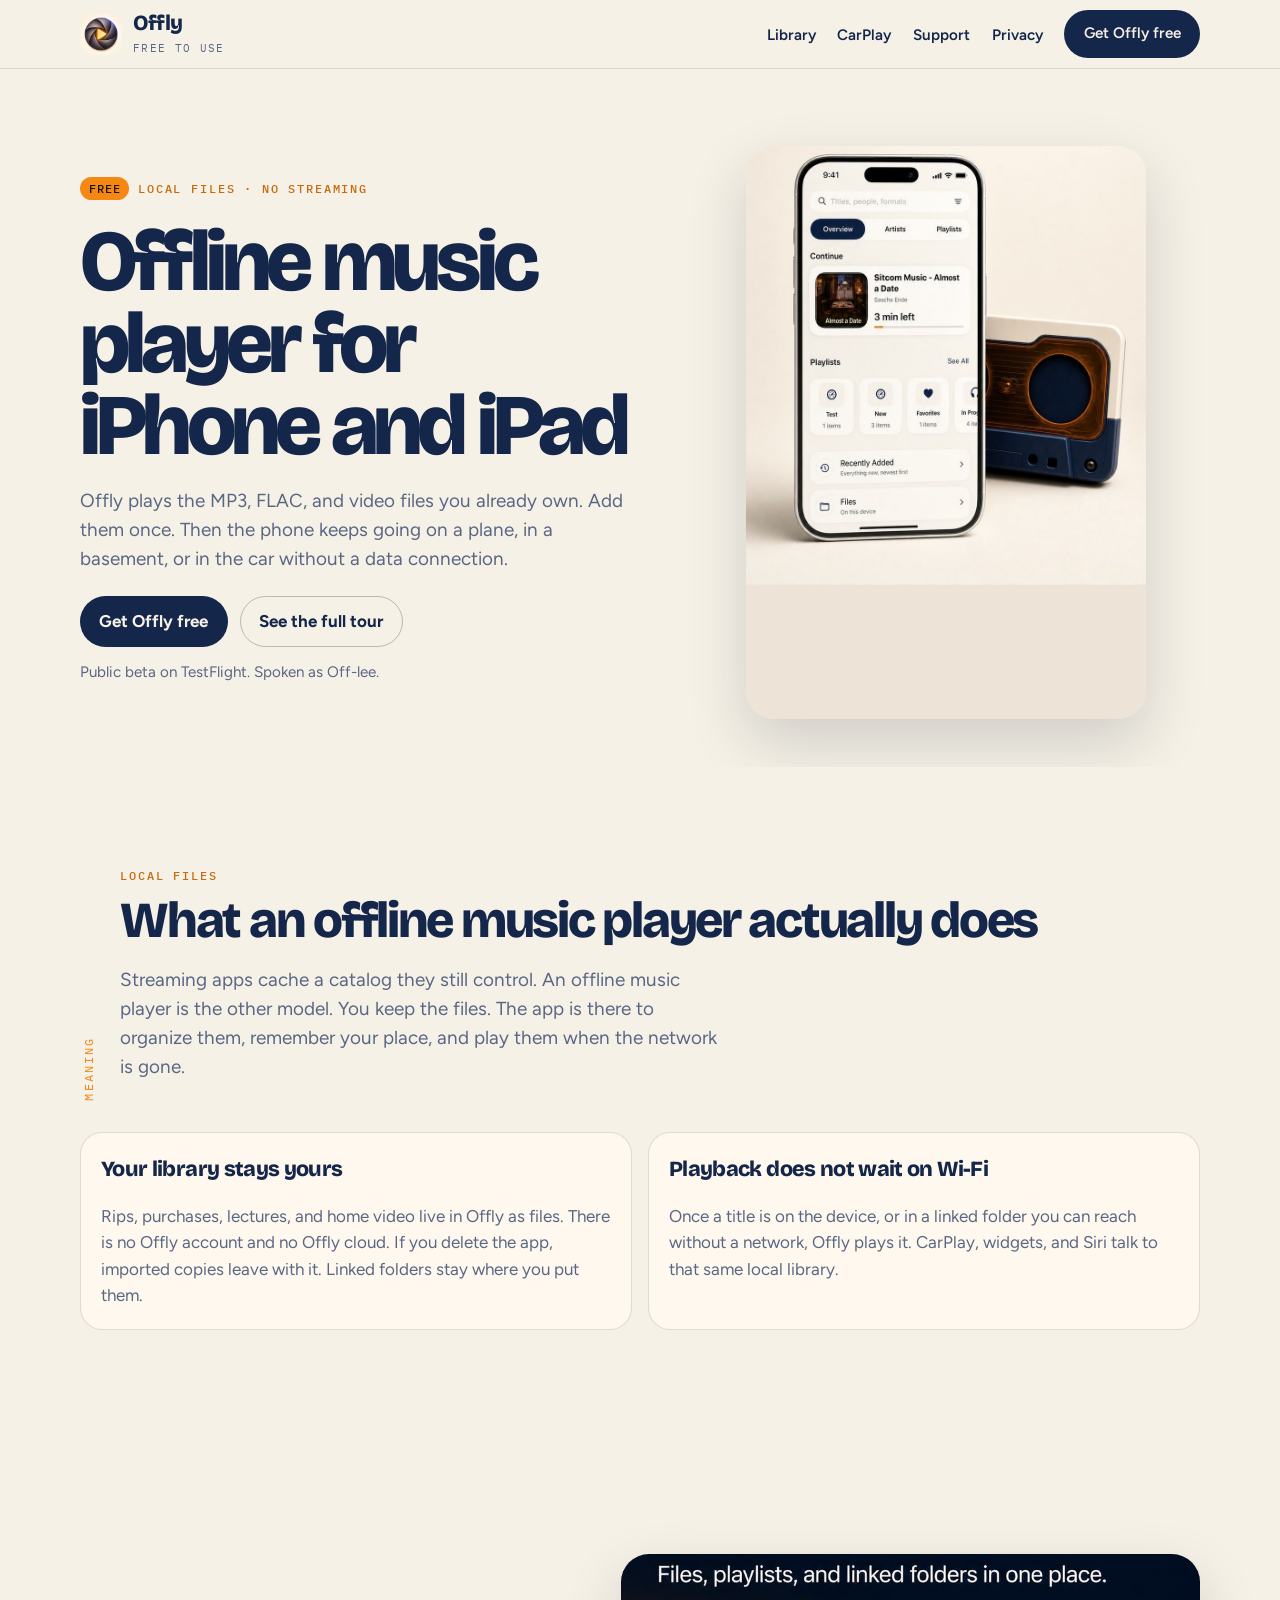
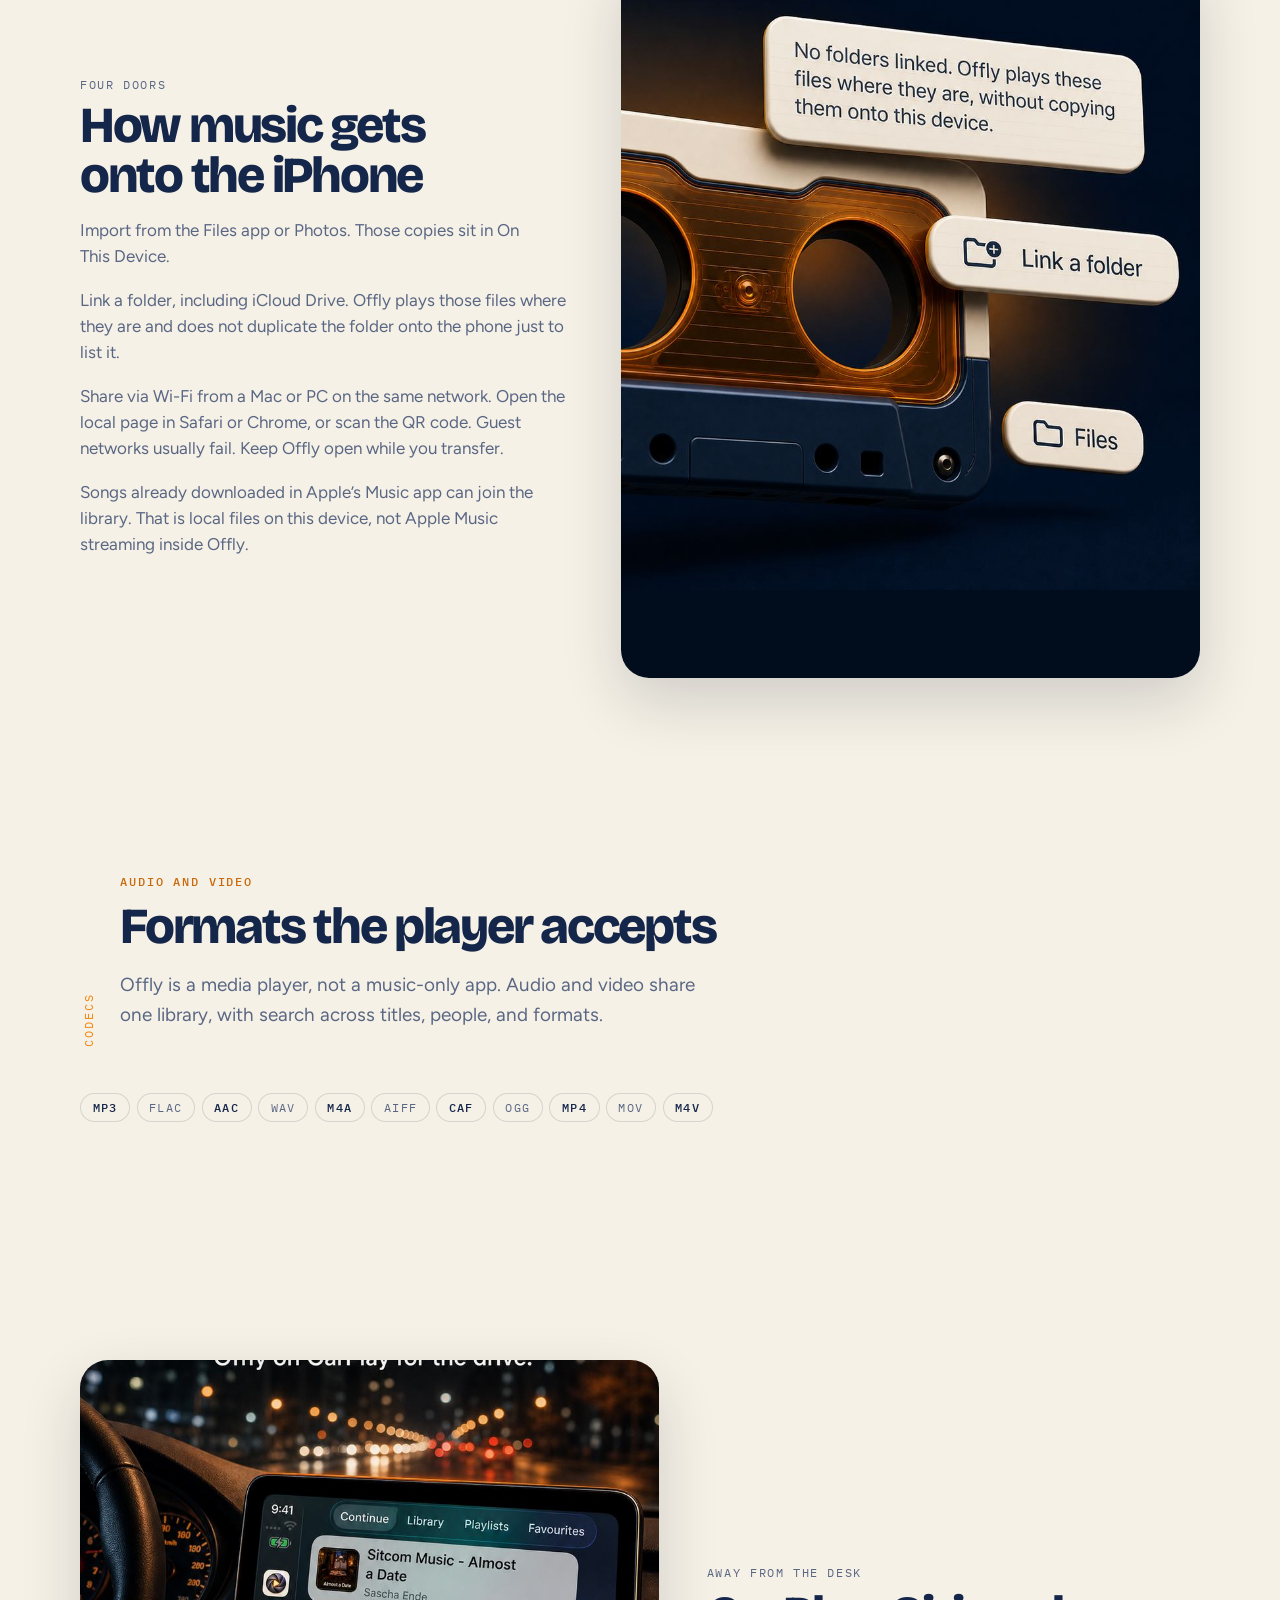
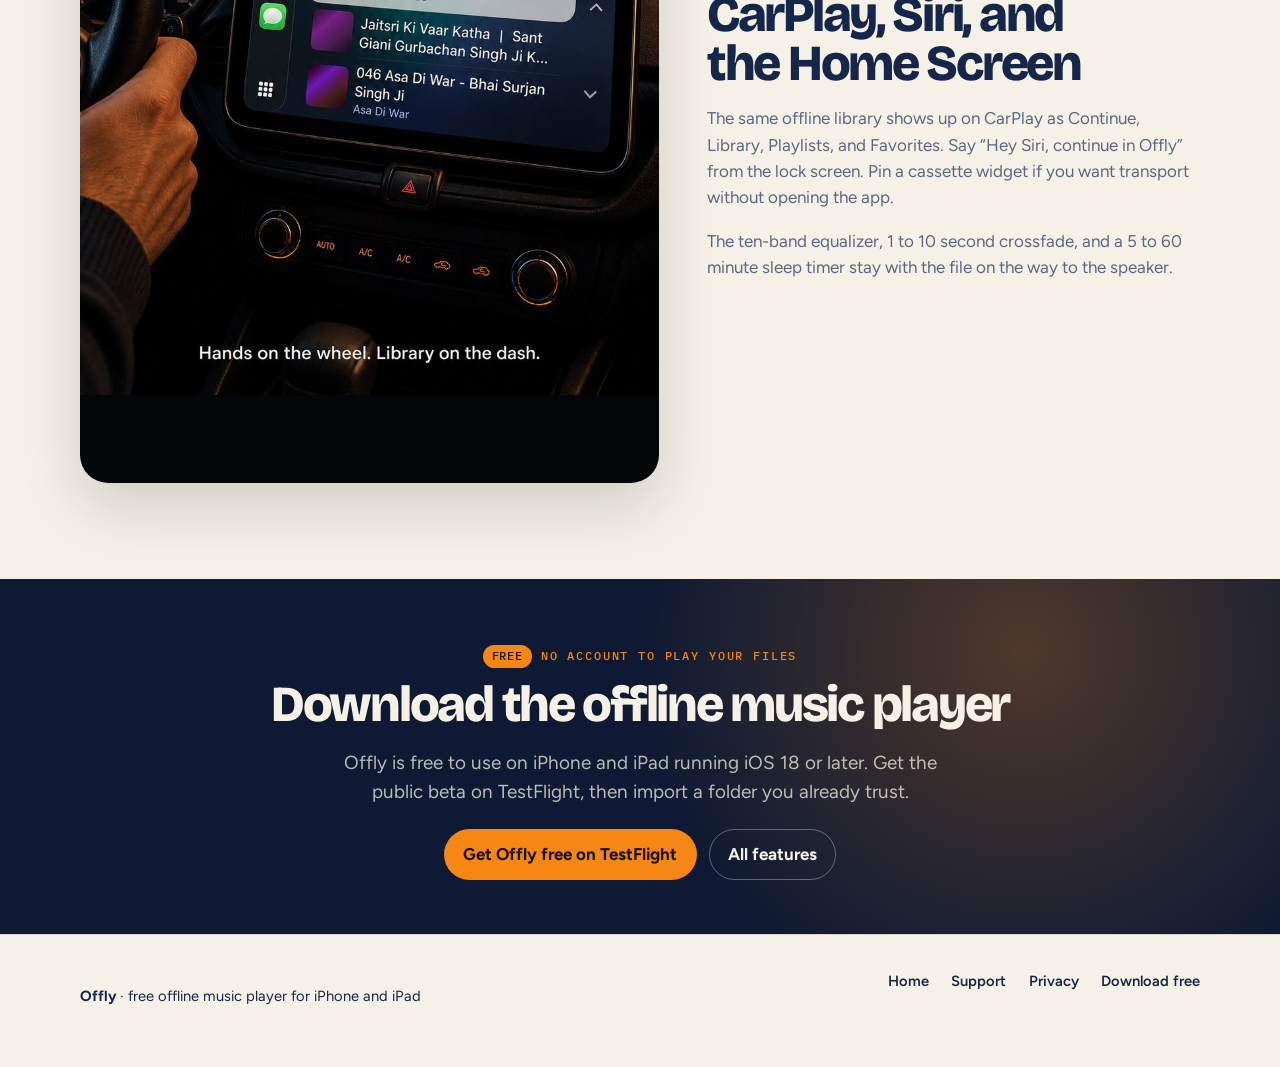
==== offline-music-player.html @ bf1a1df5 "initial commit" ====
<!DOCTYPE html>
<html lang="en">
<head>
  <meta charset="utf-8">
  <meta name="viewport" content="width=device-width, initial-scale=1, viewport-fit=cover">
  <title>Offline Music Player for iPhone and iPad | Offly</title>
  <meta name="description" content="Offly is a free offline music player for iPhone and iPad. Play MP3 and FLAC without internet. Import from Files, link a folder, or transfer over Wi-Fi. CarPlay included.">
  <meta name="theme-color" content="#F6F1E6">
  <meta name="color-scheme" content="light">
  <meta name="apple-mobile-web-app-title" content="Offly">
  <link rel="canonical" href="https://karmaacademy.github.io/Offly/offline-music-player.html">
  <link rel="icon" type="image/png" sizes="32x32" href="assets/img/favicon-32.png">
  <link rel="apple-touch-icon" href="assets/img/apple-touch-icon.png">
  <meta property="og:type" content="article">
  <meta property="og:locale" content="en_US">
  <meta property="og:site_name" content="Offly">
  <meta property="og:title" content="Offline Music Player for iPhone and iPad | Offly">
  <meta property="og:description" content="A local file player for MP3, FLAC, and video on iPhone and iPad. Free to use. No streaming account.">
  <meta property="og:url" content="https://karmaacademy.github.io/Offly/offline-music-player.html">
  <meta property="og:image" content="https://karmaacademy.github.io/Offly/assets/img/og.jpg">
  <meta property="og:image:alt" content="Offly cassette player and iPhone library for offline music.">
  <meta name="twitter:card" content="summary_large_image">
  <meta name="twitter:title" content="Offline Music Player for iPhone and iPad | Offly">
  <meta name="twitter:description" content="Play your own MP3 and FLAC files on iPhone and iPad. No internet required.">
  <meta name="twitter:image" content="https://karmaacademy.github.io/Offly/assets/img/og.jpg">
  <link rel="preconnect" href="https://fonts.googleapis.com">
  <link rel="preconnect" href="https://fonts.gstatic.com" crossorigin>
  <link href="https://fonts.googleapis.com/css2?family=Bricolage+Grotesque:opsz,wght@12..96,800&family=Figtree:ital,wght@0,400;0,600;0,700;1,400&family=IBM+Plex+Mono:wght@500&display=swap" rel="stylesheet">
  <link rel="stylesheet" href="assets/css/site.css">
  <script type="application/ld+json">
  {
    "@context": "https://schema.org",
    "@graph": [
      {
        "@type": "WebPage",
        "@id": "https://karmaacademy.github.io/Offly/offline-music-player.html#page",
        "url": "https://karmaacademy.github.io/Offly/offline-music-player.html",
        "name": "Offline Music Player for iPhone and iPad",
        "description": "Offly is a free offline music player for iPhone and iPad. Play MP3, FLAC, and video files you already own, without a streaming account.",
        "isPartOf": { "@id": "https://karmaacademy.github.io/Offly/#website" },
        "about": { "@id": "https://karmaacademy.github.io/Offly/#app" },
        "primaryImageOfPage": {
          "@type": "ImageObject",
          "url": "https://karmaacademy.github.io/Offly/assets/img/shots/iphone-offline-hero.jpg"
        }
      },
      {
        "@type": "BreadcrumbList",
        "itemListElement": [
          {
            "@type": "ListItem",
            "position": 1,
            "name": "Offly",
            "item": "https://karmaacademy.github.io/Offly/"
          },
          {
            "@type": "ListItem",
            "position": 2,
            "name": "Offline music player",
            "item": "https://karmaacademy.github.io/Offly/offline-music-player.html"
          }
        ]
      }
    ]
  }
  </script>
</head>
<body>
  <a class="skip" href="#main">Skip to content</a>
  <header class="site-header">
    <div class="wrap nav">
      <a class="brand" href="index.html">
        <img src="assets/img/icon.png" width="256" height="256" alt="" aria-hidden="true">
        <span>
          <span class="brand-name">Offly</span>
          <span class="brand-meta">Free to use</span>
        </span>
      </a>
      <div class="nav-end">
        <a class="btn btn-primary nav-cta-compact" href="https://testflight.apple.com/join/6B8r9tuU">Get Offly free</a>
        <button class="nav-toggle" type="button" data-nav-toggle aria-expanded="false" aria-controls="site-nav" aria-label="Open menu">
          <span></span>
        </button>
      </div>
      <ul id="site-nav" class="nav-links" data-nav-links>
        <li><a href="index.html#library">Library</a></li>
        <li><a href="index.html#everywhere">CarPlay</a></li>
        <li><a href="support.html">Support</a></li>
        <li><a href="privacy.html">Privacy</a></li>
        <li><a class="btn btn-primary" href="https://testflight.apple.com/join/6B8r9tuU">Get Offly free</a></li>
      </ul>
    </div>
  </header>

  <main id="main">
    <section class="hero">
      <div class="wrap hero-grid">
        <div>
          <p class="eyebrow"><span class="pill">Free</span> Local files · No streaming</p>
          <h1>Offline music player for iPhone and iPad</h1>
          <p class="lede">Offly plays the MP3, FLAC, and video files you already own. Add them once. Then the phone keeps going on a plane, in a basement, or in the car without a data connection.</p>
          <div class="hero-actions">
            <a class="btn btn-primary" href="https://testflight.apple.com/join/6B8r9tuU">Get Offly free</a>
            <a class="btn btn-ghost" href="index.html">See the full tour</a>
          </div>
          <p class="hero-note">Public beta on TestFlight. Spoken as Off-lee.</p>
        </div>
        <div class="hero-stage">
          <img class="hero-shot" src="assets/img/shots/iphone-offline-hero.jpg" width="880" height="1262" alt="Offly offline music player on iPhone, showing a local library of albums, lectures, and films." fetchpriority="high">
        </div>
      </div>
    </section>

    <section class="section" aria-labelledby="what-title">
      <div class="wrap">
        <div class="section-head">
          <span class="side-mark">Meaning</span>
          <div>
            <p class="eyebrow">Local files</p>
            <h2 id="what-title">What an offline music player actually does</h2>
            <p class="lede">Streaming apps cache a catalog they still control. An offline music player is the other model. You keep the files. The app is there to organize them, remember your place, and play them when the network is gone.</p>
          </div>
        </div>
        <div class="grid-2">
          <article class="card">
            <h3>Your library stays yours</h3>
            <p>Rips, purchases, lectures, and home video live in Offly as files. There is no Offly account and no Offly cloud. If you delete the app, imported copies leave with it. Linked folders stay where you put them.</p>
          </article>
          <article class="card">
            <h3>Playback does not wait on Wi-Fi</h3>
            <p>Once a title is on the device, or in a linked folder you can reach without a network, Offly plays it. CarPlay, widgets, and Siri talk to that same local library.</p>
          </article>
        </div>
      </div>
    </section>

    <section class="section" aria-labelledby="add-title">
      <div class="wrap">
        <article class="feature" id="add">
          <div class="feature-copy">
            <p class="kicker">Four doors</p>
            <h2 id="add-title">How music gets onto the iPhone</h2>
            <p>Import from the Files app or Photos. Those copies sit in On This Device.</p>
            <p>Link a folder, including iCloud Drive. Offly plays those files where they are and does not duplicate the folder onto the phone just to list it.</p>
            <p>Share via Wi-Fi from a Mac or PC on the same network. Open the local page in Safari or Chrome, or scan the QR code. Guest networks usually fail. Keep Offly open while you transfer.</p>
            <p>Songs already downloaded in Apple’s Music app can join the library. That is local files on this device, not Apple Music streaming inside Offly.</p>
          </div>
          <figure class="shot shot-crop">
            <img src="assets/img/shots/iphone-library.jpg" width="880" height="1912" alt="Offly library with Files on this device and linked folders as separate rooms." loading="lazy">
          </figure>
        </article>
      </div>
    </section>

    <section class="section" aria-labelledby="formats-title">
      <div class="wrap">
        <div class="section-head">
          <span class="side-mark">Codecs</span>
          <div>
            <p class="eyebrow">Audio and video</p>
            <h2 id="formats-title">Formats the player accepts</h2>
            <p class="lede">Offly is a media player, not a music-only app. Audio and video share one library, with search across titles, people, and formats.</p>
          </div>
        </div>
        <ul class="formats-list formats-list-page">
          <li>MP3</li>
          <li>FLAC</li>
          <li>AAC</li>
          <li>WAV</li>
          <li>M4A</li>
          <li>AIFF</li>
          <li>CAF</li>
          <li>OGG</li>
          <li>MP4</li>
          <li>MOV</li>
          <li>M4V</li>
        </ul>
      </div>
    </section>

    <section class="section" aria-labelledby="car-title">
      <div class="wrap">
        <article class="feature feature-flip">
          <div class="feature-copy">
            <p class="kicker">Away from the desk</p>
            <h2 id="car-title">CarPlay, Siri, and the Home Screen</h2>
            <p>The same offline library shows up on CarPlay as Continue, Library, Playlists, and Favorites. Say “Hey Siri, continue in Offly” from the lock screen. Pin a cassette widget if you want transport without opening the app.</p>
            <p>The ten-band equalizer, 1 to 10 second crossfade, and a 5 to 60 minute sleep timer stay with the file on the way to the speaker.</p>
          </div>
          <figure class="shot shot-crop">
            <img src="assets/img/shots/iphone-carplay.jpg" width="880" height="1912" alt="Offly on CarPlay, playing a local library in the car." loading="lazy">
          </figure>
        </article>
      </div>
    </section>

    <section class="cta-band">
      <div class="wrap">
        <p class="eyebrow"><span class="pill">Free</span> No account to play your files</p>
        <h2>Download the offline music player</h2>
        <p class="lede">Offly is free to use on iPhone and iPad running iOS 18 or later. Get the public beta on TestFlight, then import a folder you already trust.</p>
        <div class="hero-actions">
          <a class="btn btn-amber" href="https://testflight.apple.com/join/6B8r9tuU">Get Offly free on TestFlight</a>
          <a class="btn btn-ghost btn-on-dark" href="index.html">All features</a>
        </div>
      </div>
    </section>
  </main>

  <footer class="site-footer">
    <div class="wrap footer-grid">
      <p><strong translate="no">Offly</strong> · free offline music player for iPhone and iPad</p>
      <nav class="footer-links" aria-label="Footer">
        <a href="index.html">Home</a>
        <a href="support.html">Support</a>
        <a href="privacy.html">Privacy</a>
        <a href="https://testflight.apple.com/join/6B8r9tuU">Download free</a>
      </nav>
    </div>
  </footer>
  <script src="assets/js/site.js"></script>
</body>
</html>
---- assets/css/site.css ----
:root {
  --ivory: #f6f1e6;
  --wash: #fff8ee;
  --ink: #14264a;
  --mute: #5a6784;
  --amber: #f58714;
  --amber-deep: #c86a0c;
  --navy: #0e1a33;
  --hair: rgba(20, 38, 74, 0.14);
  --hair-strong: rgba(20, 38, 74, 0.28);
  --shadow: 0 24px 60px rgba(14, 26, 51, 0.16);
  --radius: 28px;
  --wrap: 1120px;
  --gutter: clamp(1.1rem, 4vw, 2rem);
  --display: "Bricolage Grotesque", "Avenir Next", "Segoe UI", sans-serif;
  --body: "Figtree", "Avenir Next", "Segoe UI", sans-serif;
  --mono: "IBM Plex Mono", ui-monospace, monospace;
  color-scheme: light;
}

*,
*::before,
*::after {
  box-sizing: border-box;
}

html {
  scroll-behavior: smooth;
}

html:focus-within {
  scroll-behavior: smooth;
}

body {
  margin: 0;
  background: var(--ivory);
  color: var(--ink);
  font-family: var(--body);
  font-size: 1.0625rem;
  line-height: 1.55;
  text-rendering: optimizeLegibility;
  -webkit-font-smoothing: antialiased;
  overflow-x: hidden;
  padding-left: env(safe-area-inset-left);
  padding-right: env(safe-area-inset-right);
  padding-bottom: env(safe-area-inset-bottom);
}

img {
  max-width: 100%;
  height: auto;
}

a {
  color: inherit;
  touch-action: manipulation;
}

button,
summary {
  touch-action: manipulation;
  -webkit-tap-highlight-color: transparent;
}

:focus-visible {
  outline: 3px solid var(--amber);
  outline-offset: 3px;
}

.skip {
  position: absolute;
  left: 0.75rem;
  top: -4rem;
  z-index: 80;
  background: var(--ink);
  color: var(--ivory);
  padding: 0.6rem 0.9rem;
  border-radius: 999px;
  text-decoration: none;
}

.skip:focus {
  top: 0.75rem;
}

.wrap {
  width: min(var(--wrap), calc(100% - var(--gutter) * 2));
  margin-inline: auto;
}

.site-header {
  position: sticky;
  top: 0;
  z-index: 40;
  background: rgba(246, 241, 230, 0.96);
  backdrop-filter: blur(16px);
  border-bottom: 1px solid var(--hair);
  padding-top: env(safe-area-inset-top);
}

.nav {
  position: relative;
  display: flex;
  align-items: center;
  justify-content: space-between;
  gap: 1rem;
  min-height: 4.25rem;
  padding-block: 0.55rem;
}

[id] {
  scroll-margin-top: 5.5rem;
}

.brand {
  display: flex;
  align-items: center;
  gap: 0.7rem;
  text-decoration: none;
  min-width: 0;
}

.brand > span {
  min-width: 0;
}

.brand img {
  width: 42px;
  height: 42px;
  border-radius: 12px;
  background: var(--wash);
}

.brand-name {
  font-family: var(--display);
  font-weight: 800;
  font-size: 1.35rem;
  letter-spacing: -0.04em;
  line-height: 1;
}

.brand-meta {
  display: block;
  margin-top: 0.18rem;
  font-family: var(--mono);
  font-size: 0.68rem;
  letter-spacing: 0.12em;
  text-transform: uppercase;
  color: var(--mute);
}

.nav-end {
  display: flex;
  align-items: center;
  gap: 0.55rem;
}

.nav-cta-compact {
  display: none;
}

.nav-toggle {
  display: none;
  width: 44px;
  height: 44px;
  border: 1px solid var(--hair-strong);
  background: var(--wash);
  border-radius: 12px;
  color: var(--ink);
  cursor: pointer;
  flex-shrink: 0;
}

.nav-toggle span,
.nav-toggle span::before,
.nav-toggle span::after {
  display: block;
  width: 16px;
  height: 2px;
  background: currentColor;
  margin: 0 auto;
  position: relative;
}

.nav-toggle span::before,
.nav-toggle span::after {
  content: "";
  position: absolute;
  left: 0;
}

.nav-toggle span::before { top: -5px; }
.nav-toggle span::after { top: 5px; }

.nav-links {
  display: flex;
  align-items: center;
  gap: 1.35rem;
  list-style: none;
  margin: 0;
  padding: 0;
}

.nav-links a {
  text-decoration: none;
  font-weight: 600;
  font-size: 0.95rem;
}

.nav-links a:hover {
  color: var(--amber-deep);
}

.btn {
  display: inline-flex;
  align-items: center;
  justify-content: center;
  gap: 0.45rem;
  min-height: 48px;
  padding: 0.7rem 1.15rem;
  border-radius: 999px;
  text-decoration: none;
  font-weight: 700;
  border: 1px solid transparent;
  touch-action: manipulation;
  -webkit-tap-highlight-color: transparent;
}

.btn-primary {
  background: var(--ink);
  color: var(--ivory);
}

.btn-primary:hover {
  background: #0b1730;
}

.btn-ghost {
  background: transparent;
  color: var(--ink);
  border-color: var(--hair-strong);
}

.btn-ghost:hover {
  background: var(--wash);
}

.btn-amber {
  background: var(--amber);
  color: #1a1208;
}

.btn-amber:hover {
  background: #ff9a2c;
}

.hero {
  position: relative;
  padding: clamp(2.4rem, 6vw, 4.8rem) 0 3rem;
  overflow: clip;
}

.hero-grid {
  display: grid;
  grid-template-columns: minmax(0, 1.05fr) minmax(0, 0.95fr);
  gap: clamp(1.5rem, 4vw, 3.5rem);
  align-items: center;
}

.eyebrow {
  display: inline-flex;
  align-items: center;
  gap: 0.55rem;
  font-family: var(--mono);
  font-size: 0.72rem;
  letter-spacing: 0.16em;
  text-transform: uppercase;
  color: var(--amber-deep);
  font-weight: 500;
}

.pill {
  display: inline-flex;
  align-items: center;
  background: var(--amber);
  color: #1a1208;
  border-radius: 999px;
  padding: 0.18rem 0.55rem;
  letter-spacing: 0.08em;
}

h1,
.h1 {
  font-family: var(--display);
  font-weight: 800;
  letter-spacing: -0.055em;
  line-height: 0.95;
  text-wrap: balance;
  font-size: clamp(2.7rem, 8vw, 5.4rem);
  margin: 0.55rem 0 0.9rem;
}

.lede {
  font-size: 1.18rem;
  color: var(--mute);
  max-width: 38rem;
  text-wrap: pretty;
}

.hero-actions {
  display: flex;
  flex-wrap: wrap;
  gap: 0.75rem;
  margin-top: 1.4rem;
}

.hero-note {
  margin-top: 0.9rem;
  color: var(--mute);
  font-size: 0.95rem;
}

.hero-stage {
  position: relative;
  min-height: 28rem;
}

.hero-shot {
  width: min(100%, 400px);
  height: auto;
  margin-inline: auto;
  display: block;
  border-radius: 28px;
  box-shadow: var(--shadow);
}

.formats {
  border-block: 1px solid var(--hair);
  background: var(--wash);
}

.formats-list {
  display: flex;
  flex-wrap: wrap;
  justify-content: center;
  gap: 0.45rem 0.4rem;
  list-style: none;
  margin: 0;
  padding: 0.85rem var(--gutter);
  font-family: var(--mono);
  font-size: 0.72rem;
  letter-spacing: 0.12em;
  text-transform: uppercase;
}

.formats-list li {
  padding: 0.28rem 0.72rem;
  border: 1px solid var(--hair);
  border-radius: 999px;
  color: var(--mute);
  background: var(--ivory);
}

.formats-list li:nth-child(odd) {
  color: var(--ink);
  font-weight: 500;
}

.formats-list-page {
  justify-content: flex-start;
  padding-inline: 0;
}

.section {
  padding: clamp(3.2rem, 8vw, 5.5rem) 0;
}

.section-dark {
  background: var(--navy);
  color: var(--ivory);
}

.section-dark .mute,
.section-dark .lede,
.section-dark .eyebrow {
  color: rgba(246, 241, 230, 0.72);
}

.section-head {
  display: grid;
  grid-template-columns: auto 1fr;
  gap: 1rem 1.4rem;
  align-items: end;
  margin-bottom: 2rem;
}

.side-mark {
  font-family: var(--mono);
  font-size: 0.72rem;
  letter-spacing: 0.18em;
  text-transform: uppercase;
  writing-mode: vertical-rl;
  transform: rotate(180deg);
  color: var(--amber);
}

h2,
.h2 {
  font-family: var(--display);
  font-weight: 800;
  letter-spacing: -0.045em;
  line-height: 0.98;
  text-wrap: balance;
  font-size: clamp(1.9rem, 4.4vw, 3.15rem);
  margin: 0;
}

h3,
.h3 {
  font-family: var(--display);
  font-weight: 800;
  letter-spacing: -0.03em;
  font-size: 1.35rem;
  margin: 0 0 0.4rem;
}

.mute { color: var(--mute); }

.tracks {
  display: grid;
  gap: 0.7rem;
}

.track {
  display: grid;
  grid-template-columns: 3.2rem 1fr auto;
  gap: 0.9rem;
  align-items: center;
  padding: 1rem 1.1rem;
  background: var(--wash);
  border: 1px solid var(--hair);
  border-radius: 18px;
  text-decoration: none;
}

.track:hover {
  border-color: var(--ink);
}

.track-id {
  font-family: var(--mono);
  font-size: 0.78rem;
  letter-spacing: 0.08em;
  color: var(--amber-deep);
}

.track p {
  margin: 0.15rem 0 0;
  color: var(--mute);
  font-size: 0.95rem;
}

.feature {
  display: grid;
  grid-template-columns: minmax(0, 0.92fr) minmax(0, 1.08fr);
  gap: clamp(1.4rem, 4vw, 3rem);
  align-items: center;
  margin-top: 3rem;
}

.feature-tight {
  margin-top: 2.5rem;
}

.feature-flip {
  grid-template-columns: minmax(0, 1.08fr) minmax(0, 0.92fr);
}

.feature-flip .feature-copy {
  order: 2;
}

.kicker {
  font-family: var(--mono);
  font-size: 0.72rem;
  letter-spacing: 0.14em;
  text-transform: uppercase;
  color: var(--amber-deep);
  margin-bottom: 0.45rem;
}

.feature p {
  color: var(--mute);
  text-wrap: pretty;
}

.shot {
  margin: 0;
}

.shot img {
  width: 100%;
  border-radius: var(--radius);
  box-shadow: var(--shadow);
  background: var(--wash);
}

.shot-crop img {
  aspect-ratio: 4 / 5;
  object-fit: cover;
  object-position: center 80%;
}

.shot figcaption {
  margin-top: 0.7rem;
  font-size: 0.9rem;
  color: var(--mute);
}

.looks + .shot {
  margin-top: 2rem;
}

.mood {
  border-radius: var(--radius);
  overflow: hidden;
  box-shadow: var(--shadow);
}

.mood img {
  width: 100%;
  display: block;
  aspect-ratio: 16 / 10;
  object-fit: cover;
}

.rail-wrap {
  overflow: auto;
  padding-bottom: 0.6rem;
  scroll-snap-type: x mandatory;
  -webkit-overflow-scrolling: touch;
  overscroll-behavior-x: contain;
}

.rail {
  display: flex;
  gap: 1rem;
  width: max-content;
  padding-inline: var(--gutter);
}

.rail a {
  display: block;
  width: min(240px, 68vw);
  scroll-snap-align: start;
  text-decoration: none;
}

.rail img {
  width: 100%;
  border-radius: 22px;
  box-shadow: var(--shadow);
}

.rail span {
  display: block;
  margin-top: 0.55rem;
  font-weight: 600;
  font-size: 0.92rem;
}

.rail-wide {
  width: min(520px, 86vw);
  border-radius: 18px;
  box-shadow: var(--shadow);
}

.grid-3,
.grid-2 {
  display: grid;
  gap: 1rem;
}

.grid-3 { grid-template-columns: repeat(3, minmax(0, 1fr)); }
.grid-2 { grid-template-columns: repeat(2, minmax(0, 1fr)); }

.card {
  background: var(--wash);
  border: 1px solid var(--hair);
  border-radius: 22px;
  padding: 1.2rem 1.25rem 1.3rem;
}

.section-dark .card {
  background: rgba(246, 241, 230, 0.06);
  border-color: rgba(246, 241, 230, 0.12);
}

.card p:last-child {
  margin-bottom: 0;
  color: var(--mute);
}

.looks {
  display: grid;
  grid-template-columns: repeat(5, minmax(0, 1fr));
  gap: 0.85rem;
}

.look {
  min-width: 0;
  background: #070d18;
  border-radius: 22px;
  padding: 1rem 0.85rem 1.1rem;
  text-align: center;
}

.look img {
  width: 100%;
  aspect-ratio: 16 / 11;
  object-fit: contain;
}

.look h3 {
  color: var(--ivory);
  font-size: 1.02rem;
  margin-top: 0.55rem;
}

.look p {
  margin: 0.25rem 0 0;
  color: rgba(246, 241, 230, 0.7);
  font-size: 0.88rem;
}

.cta-band {
  background:
    radial-gradient(circle at 80% 20%, rgba(245, 135, 20, 0.28), transparent 36%),
    var(--navy);
  color: var(--ivory);
  padding: 3.4rem 0;
  text-align: center;
}

.cta-band .eyebrow {
  color: var(--amber);
}

.cta-band .lede {
  margin-inline: auto;
  color: rgba(246, 241, 230, 0.75);
}

.cta-band .hero-actions {
  justify-content: center;
}

.btn-on-dark {
  border-color: rgba(246, 241, 230, 0.35);
  color: var(--ivory);
}

.btn-on-dark:hover {
  background: rgba(246, 241, 230, 0.08);
}

.faq details {
  border-top: 1px solid var(--hair);
  padding: 0.95rem 0;
}

.faq details:last-child {
  border-bottom: 1px solid var(--hair);
}

.faq summary {
  cursor: pointer;
  font-weight: 700;
  list-style: none;
  display: flex;
  justify-content: space-between;
  gap: 1rem;
  align-items: center;
  min-height: 44px;
}

.faq summary::-webkit-details-marker { display: none; }

.faq summary::after {
  content: "+";
  font-family: var(--mono);
  color: var(--amber-deep);
}

.faq details[open] summary::after { content: "–"; }

.faq details p {
  color: var(--mute);
  margin: 0.7rem 0 0.2rem;
  max-width: 46rem;
}

.site-footer {
  padding: 2.2rem 0 2.8rem;
  border-top: 1px solid var(--hair);
  font-size: 0.92rem;
}

.footer-grid {
  display: flex;
  flex-wrap: wrap;
  justify-content: space-between;
  gap: 1.2rem;
}

.footer-links {
  display: flex;
  flex-wrap: wrap;
  gap: 1rem 1.4rem;
}

.footer-links a {
  text-decoration: none;
  font-weight: 600;
}

.footer-links a:hover { color: var(--amber-deep); }

.doc {
  padding: 3rem 0 4.5rem;
}

.doc .prose {
  max-width: 42rem;
}

.prose h1 {
  font-size: clamp(2.1rem, 5vw, 3.2rem);
}

.prose h2 {
  font-size: 1.45rem;
  margin-top: 2.2rem;
}

.prose p,
.prose li {
  color: var(--mute);
}

.prose a {
  color: var(--ink);
  font-weight: 700;
}

.notice {
  background: var(--wash);
  border: 1px solid var(--hair);
  border-radius: 18px;
  padding: 1rem 1.1rem;
}

@media (min-width: 1100px) {
  .nav-end { display: none; }

  .nav-links {
    margin-left: auto;
  }
}

@media (max-width: 1099px) {
  body.nav-open {
    overflow: hidden;
  }

  .looks {
    grid-template-columns: repeat(3, minmax(0, 1fr));
  }

  .nav {
    position: static;
    flex-wrap: wrap;
  }

  .nav-cta-compact {
    display: inline-flex;
    min-height: 42px;
    padding-inline: 0.9rem;
    font-size: 0.88rem;
  }

  .nav-toggle {
    display: inline-flex;
    align-items: center;
    justify-content: center;
  }

  .nav-links {
    display: none;
    position: absolute;
    left: 0;
    right: 0;
    top: 100%;
    background: var(--ivory);
    border-bottom: 1px solid var(--hair);
    box-shadow: 0 16px 32px rgba(14, 26, 51, 0.08);
    flex-direction: column;
    align-items: stretch;
    padding: 0.6rem var(--gutter) 1.1rem;
    gap: 0.35rem;
    z-index: 30;
  }

  .nav-links.is-open { display: flex; }

  .nav-links a,
  .nav-links .btn {
    width: 100%;
    justify-content: flex-start;
    min-height: 44px;
  }
}

@media (max-width: 900px) {
  .hero-grid,
  .feature,
  .feature-flip {
    grid-template-columns: 1fr;
  }

  .grid-3 {
    grid-template-columns: 1fr 1fr;
  }

  .looks {
    grid-template-columns: 1fr 1fr;
  }

  .feature-flip .feature-copy { order: 0; }

  .hero-stage {
    display: flex;
    justify-content: center;
    min-height: 0;
  }

  .hero-shot {
    width: min(100%, 360px);
  }

  .section-head {
    align-items: start;
  }
}

@media (max-width: 640px) {
  .looks,
  .grid-3,
  .grid-2 {
    grid-template-columns: 1fr;
  }

  .track {
    grid-template-columns: 2.6rem 1fr;
  }

  .track svg { display: none; }

  h1 { font-size: clamp(2.2rem, 11vw, 3.2rem); }

  .hero {
    padding-top: 1.6rem;
  }

  .side-mark {
    writing-mode: horizontal-tb;
    transform: none;
    letter-spacing: 0.14em;
  }

  .section-head {
    grid-template-columns: 1fr;
    gap: 0.45rem;
  }
}

@media (max-width: 480px) {
  .hero-actions {
    flex-direction: column;
    align-items: stretch;
  }

  .hero-actions .btn {
    width: 100%;
  }
}

@media (max-width: 380px) {
  .brand-meta { display: none; }

  .nav-cta-compact {
    padding-inline: 0.7rem;
    font-size: 0.82rem;
  }
}

@media (prefers-reduced-motion: reduce) {
  html { scroll-behavior: auto; }
  *,
  *::before,
  *::after {
    animation-duration: 0.01ms !important;
    animation-iteration-count: 1 !important;
    transition-duration: 0.01ms !important;
  }
}
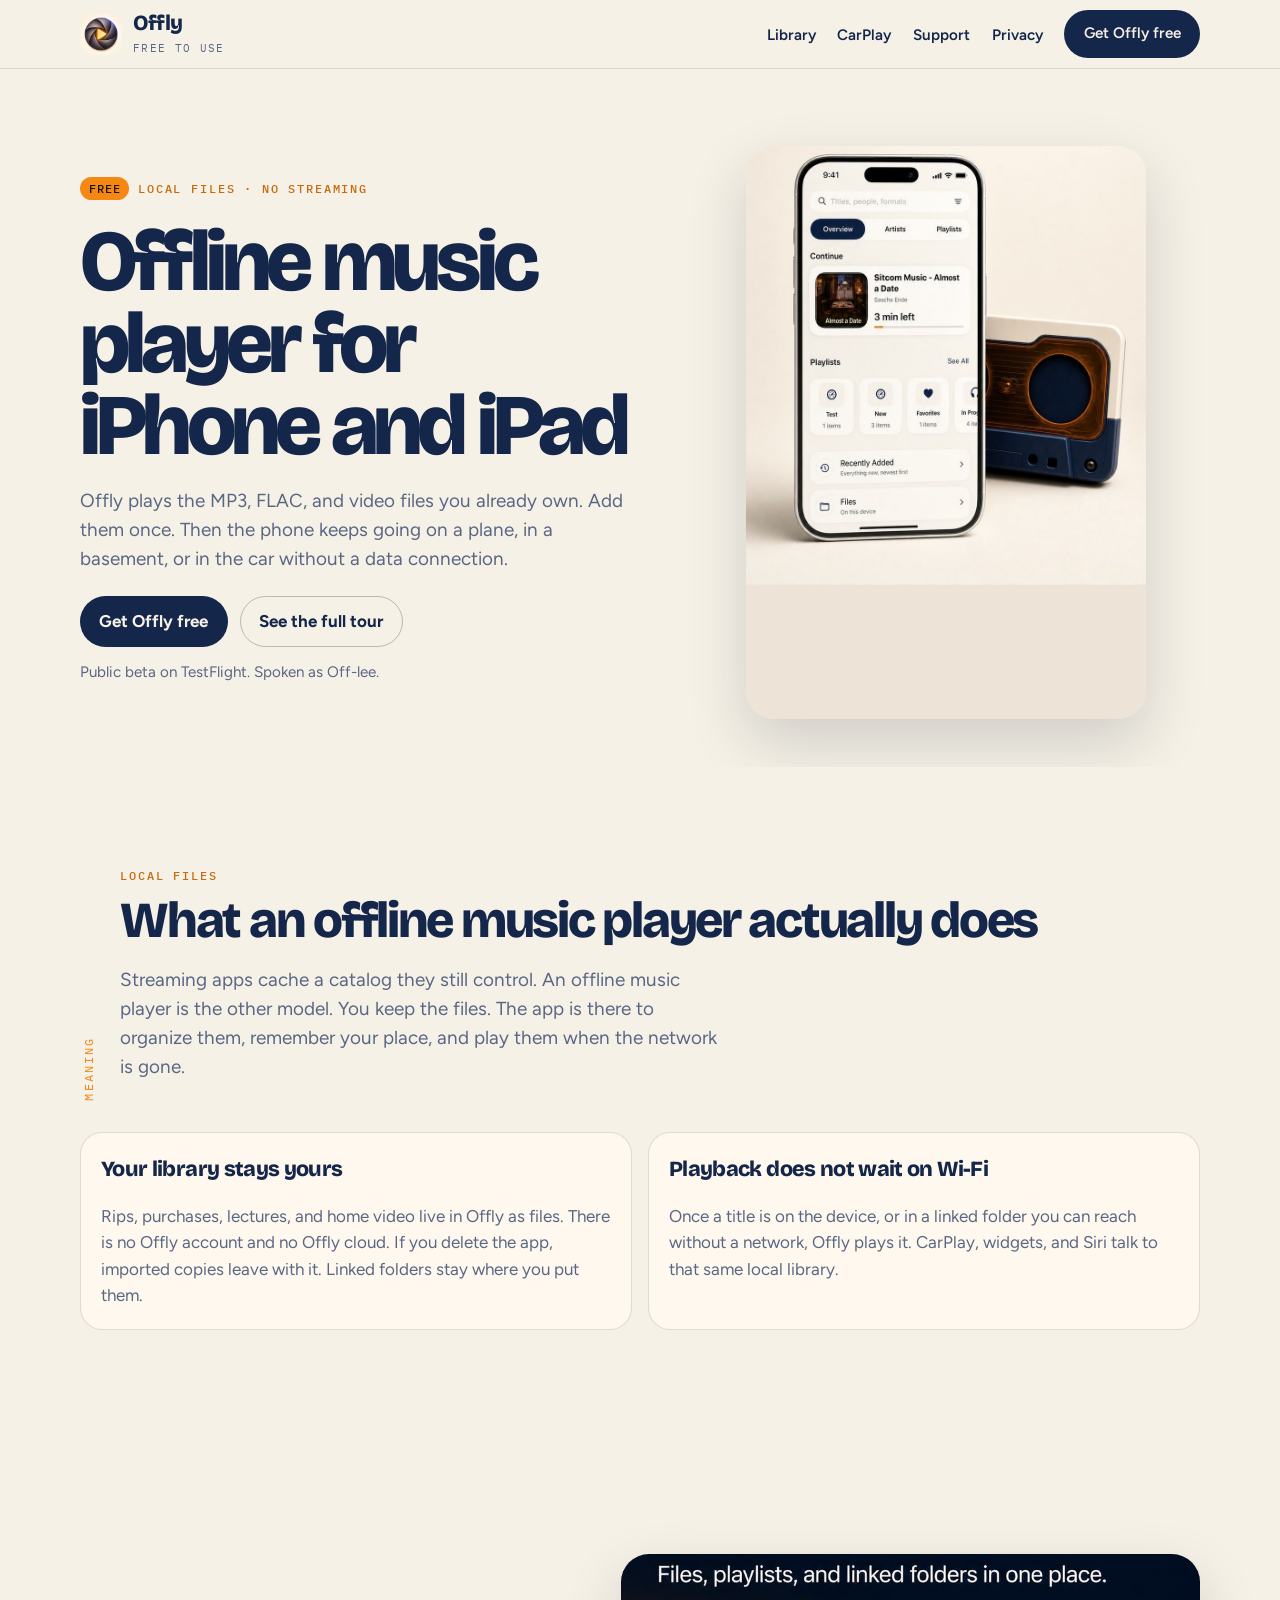
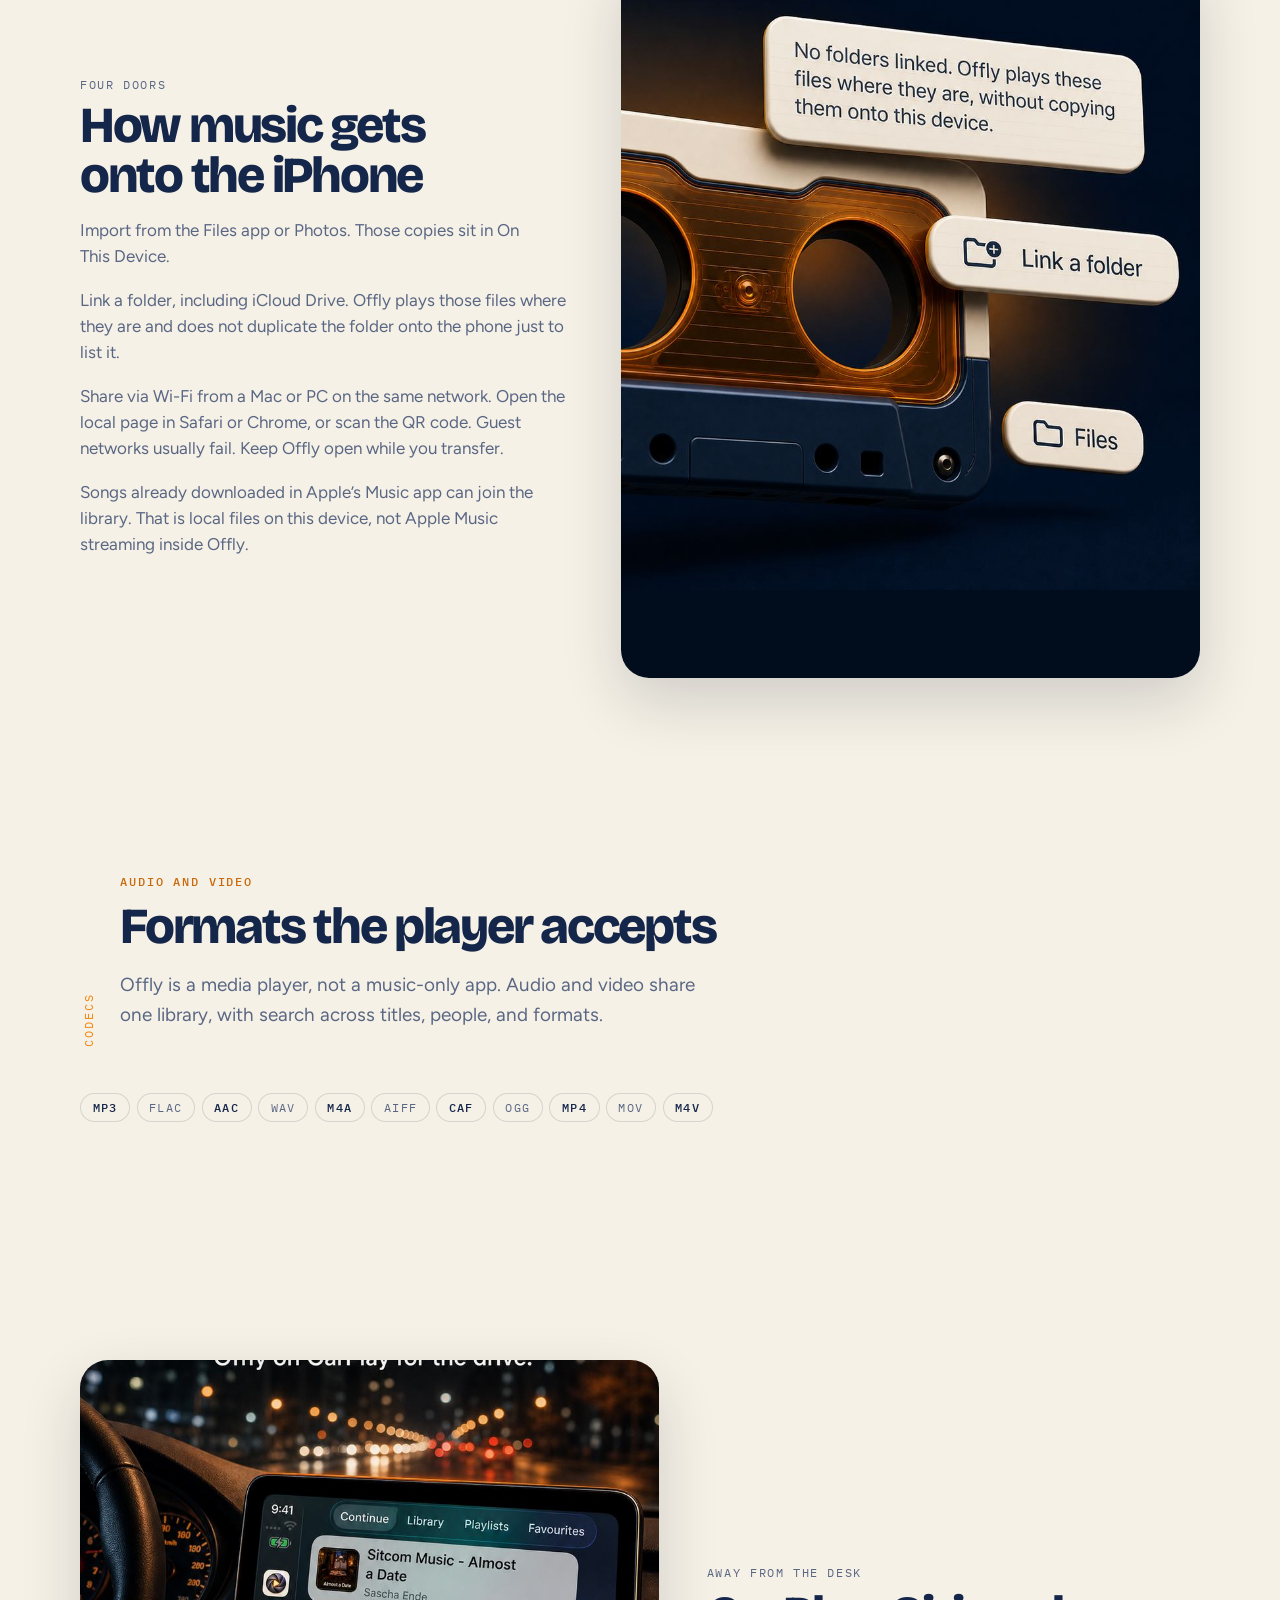
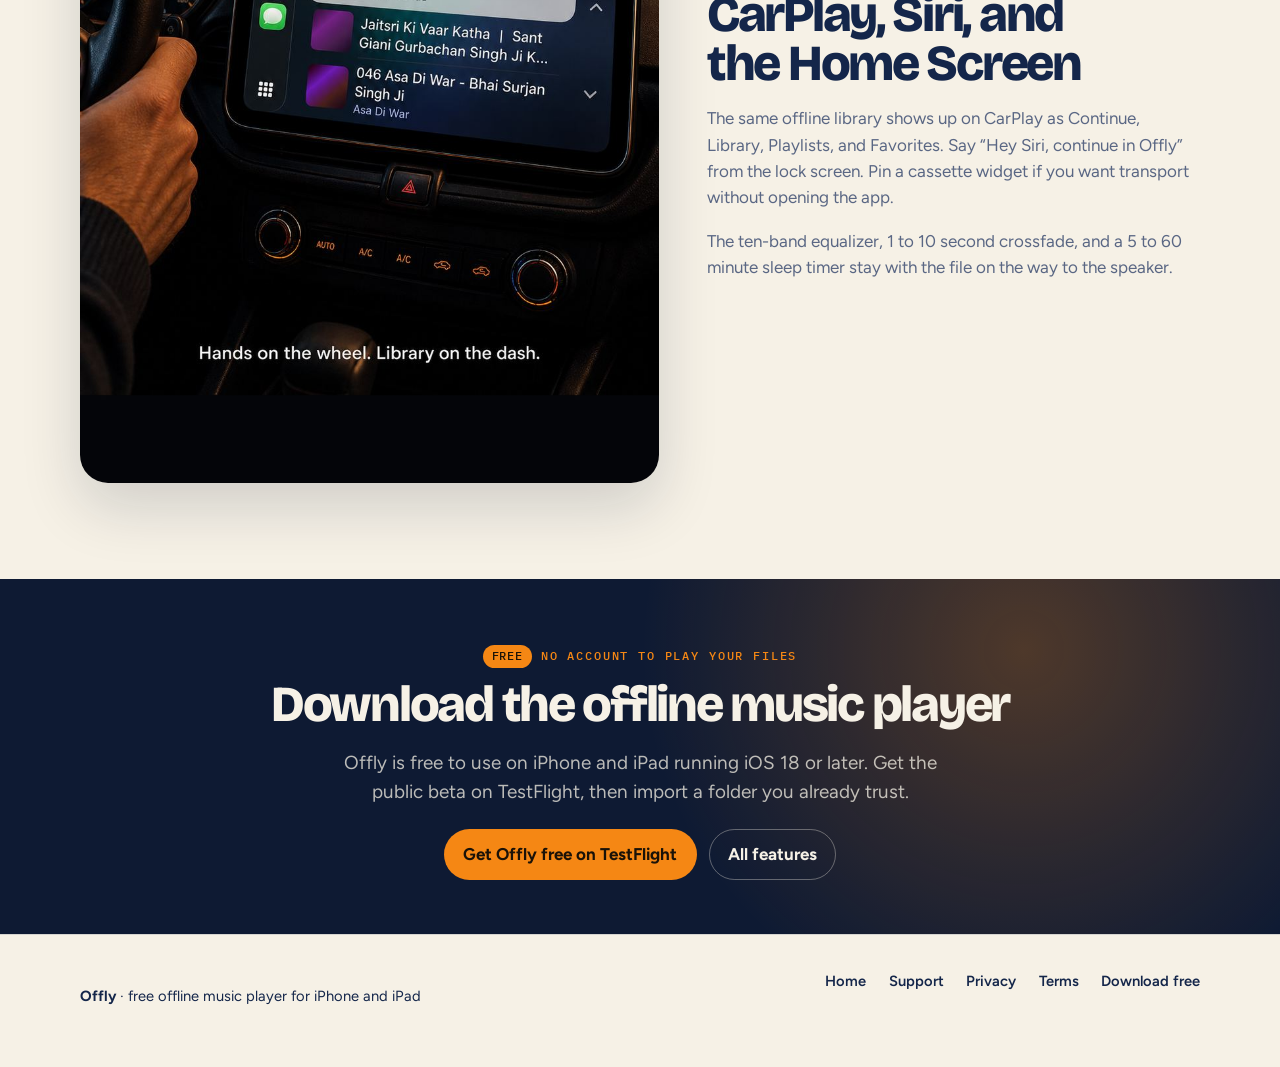
==== commit 7a1e3d3d: "Added terms" ====
--- a/offline-music-player.html
+++ b/offline-music-player.html
@@ -214,6 +214,7 @@
         <a href="index.html">Home</a>
         <a href="support.html">Support</a>
         <a href="privacy.html">Privacy</a>
+        <a href="terms.html">Terms</a>
         <a href="https://testflight.apple.com/join/6B8r9tuU">Download free</a>
       </nav>
     </div>
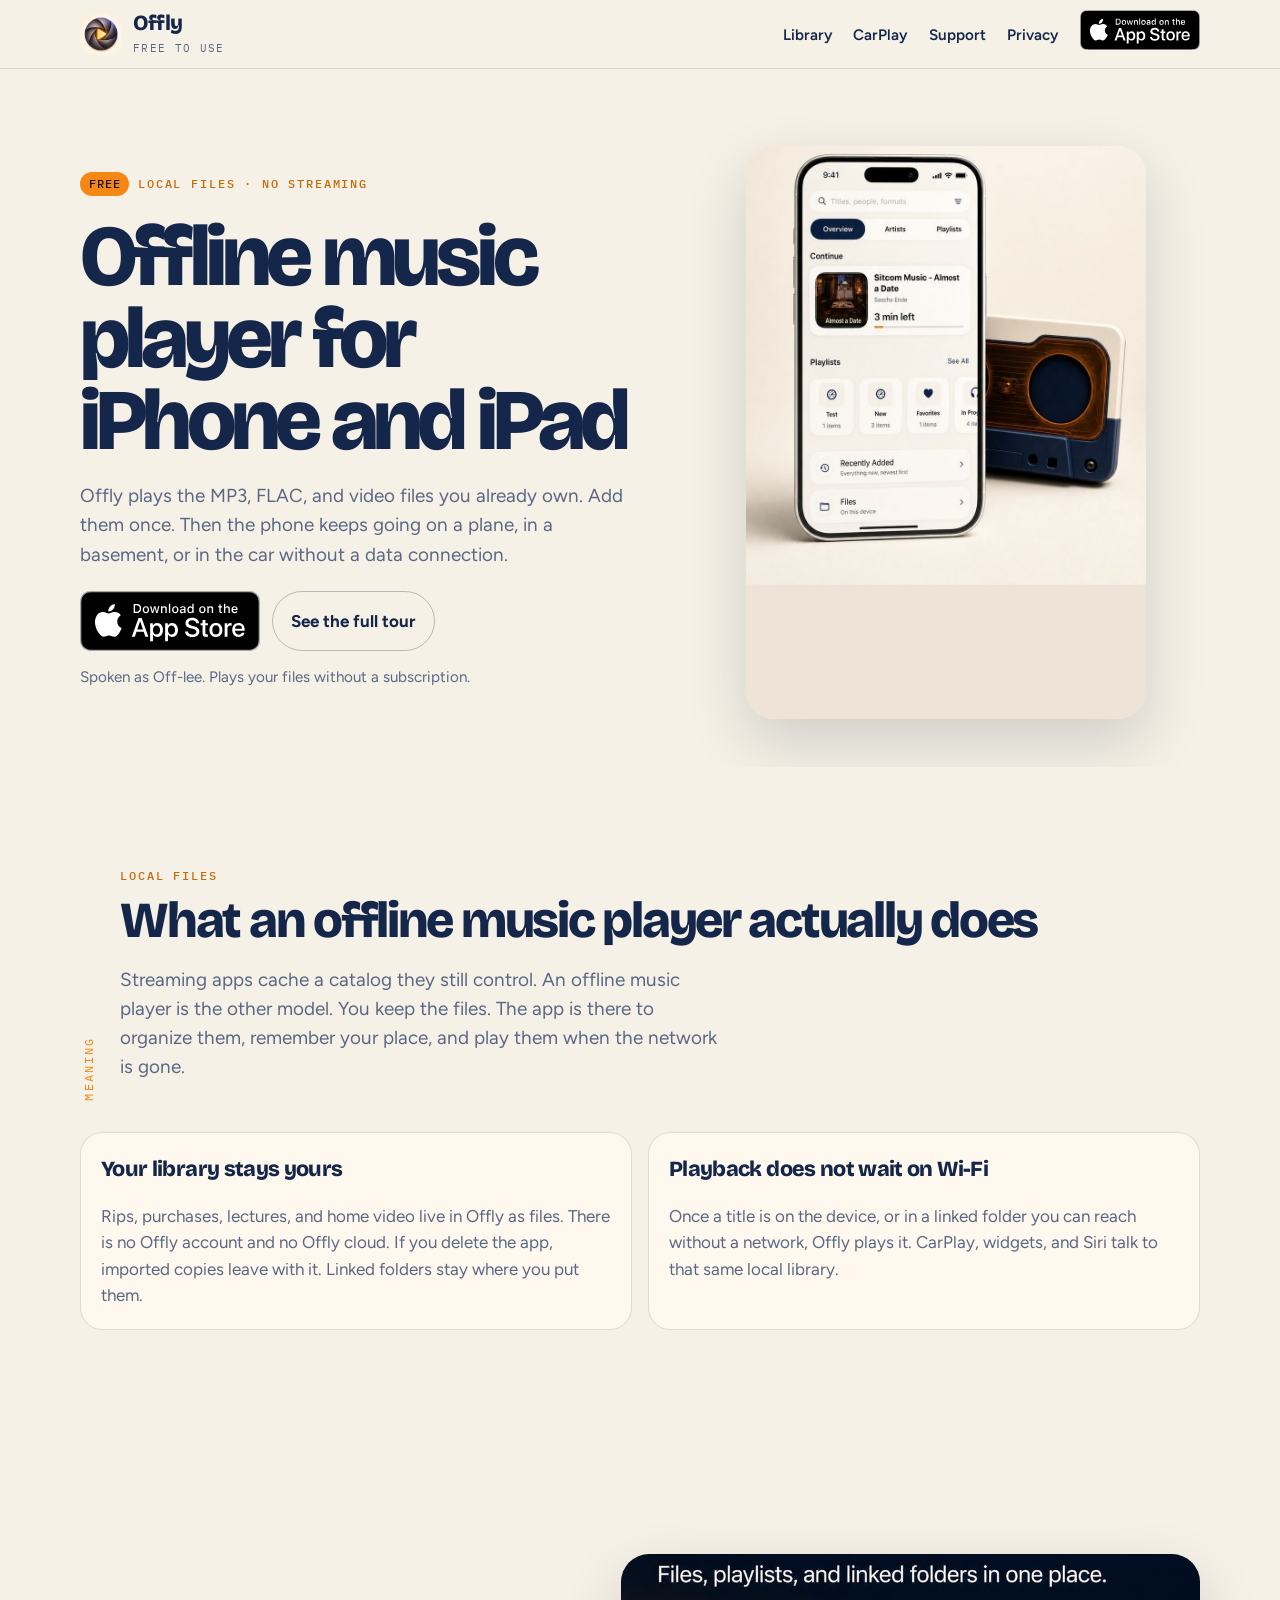
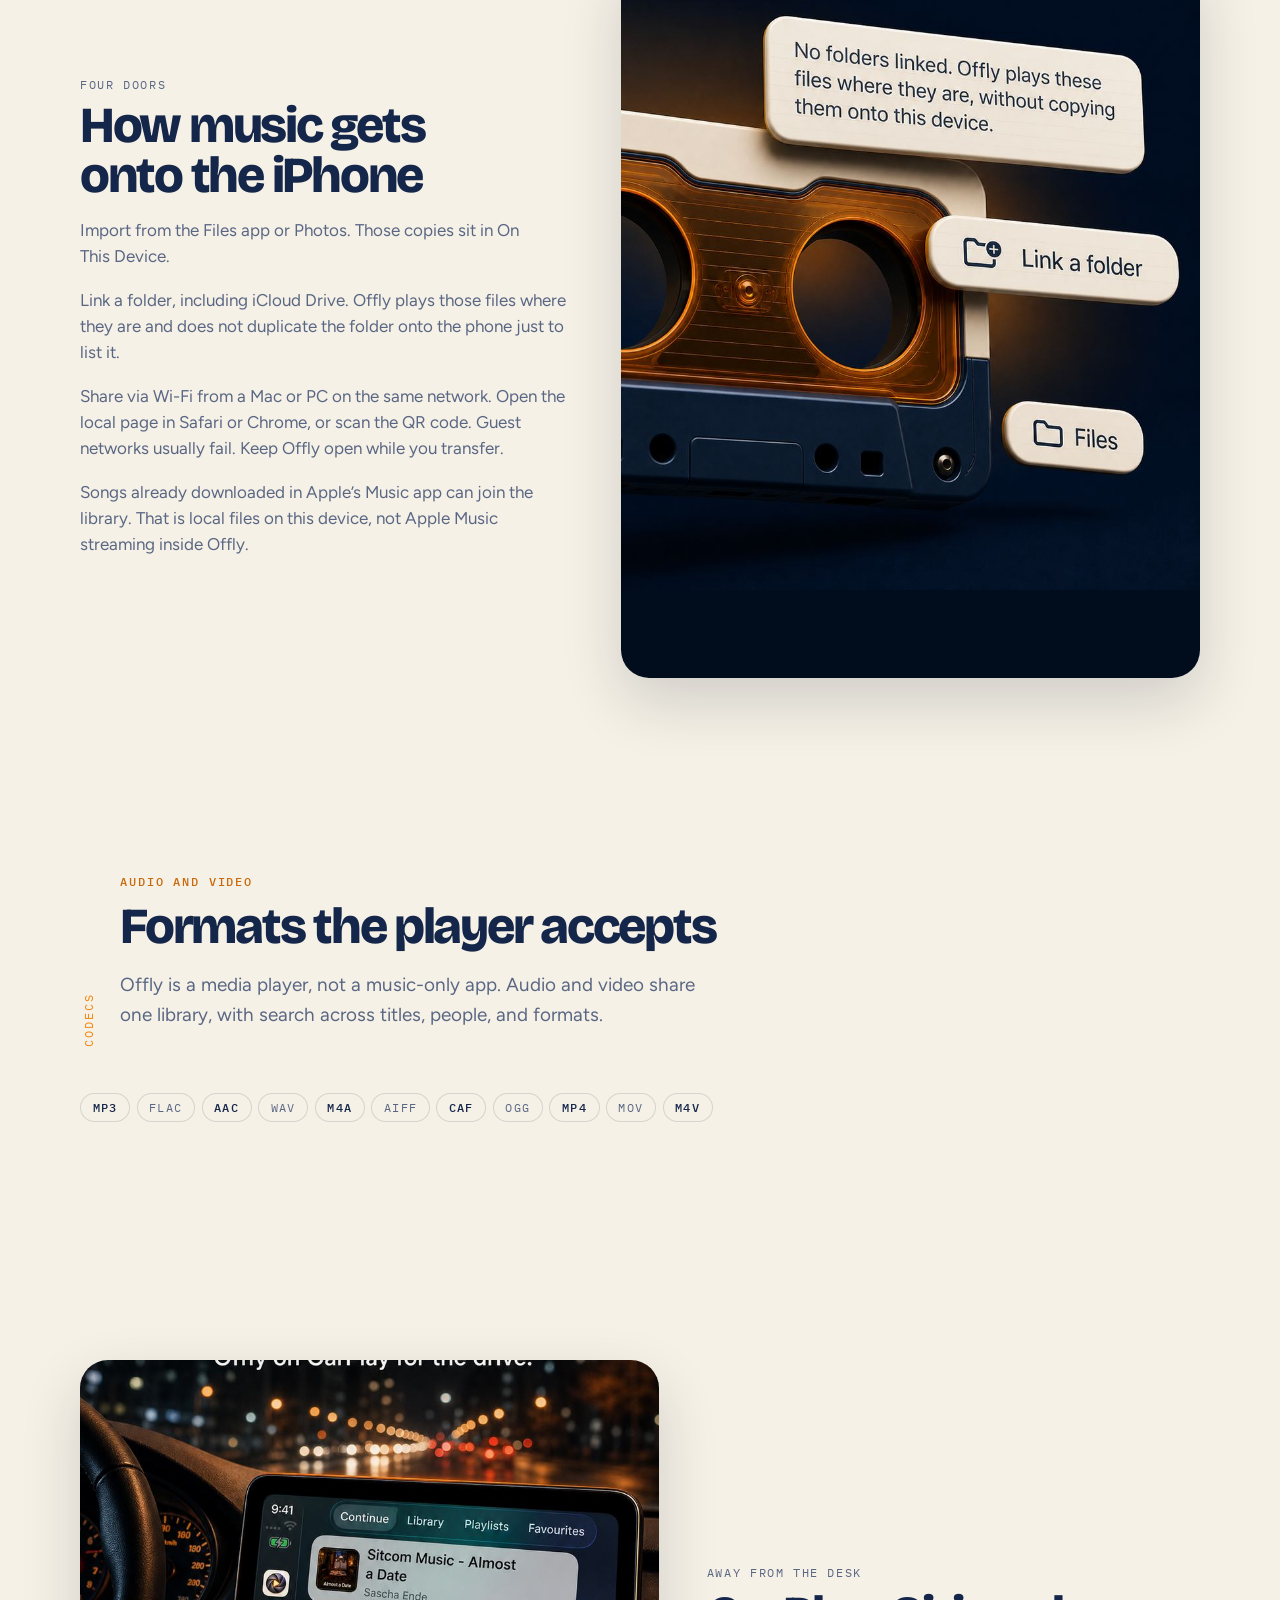
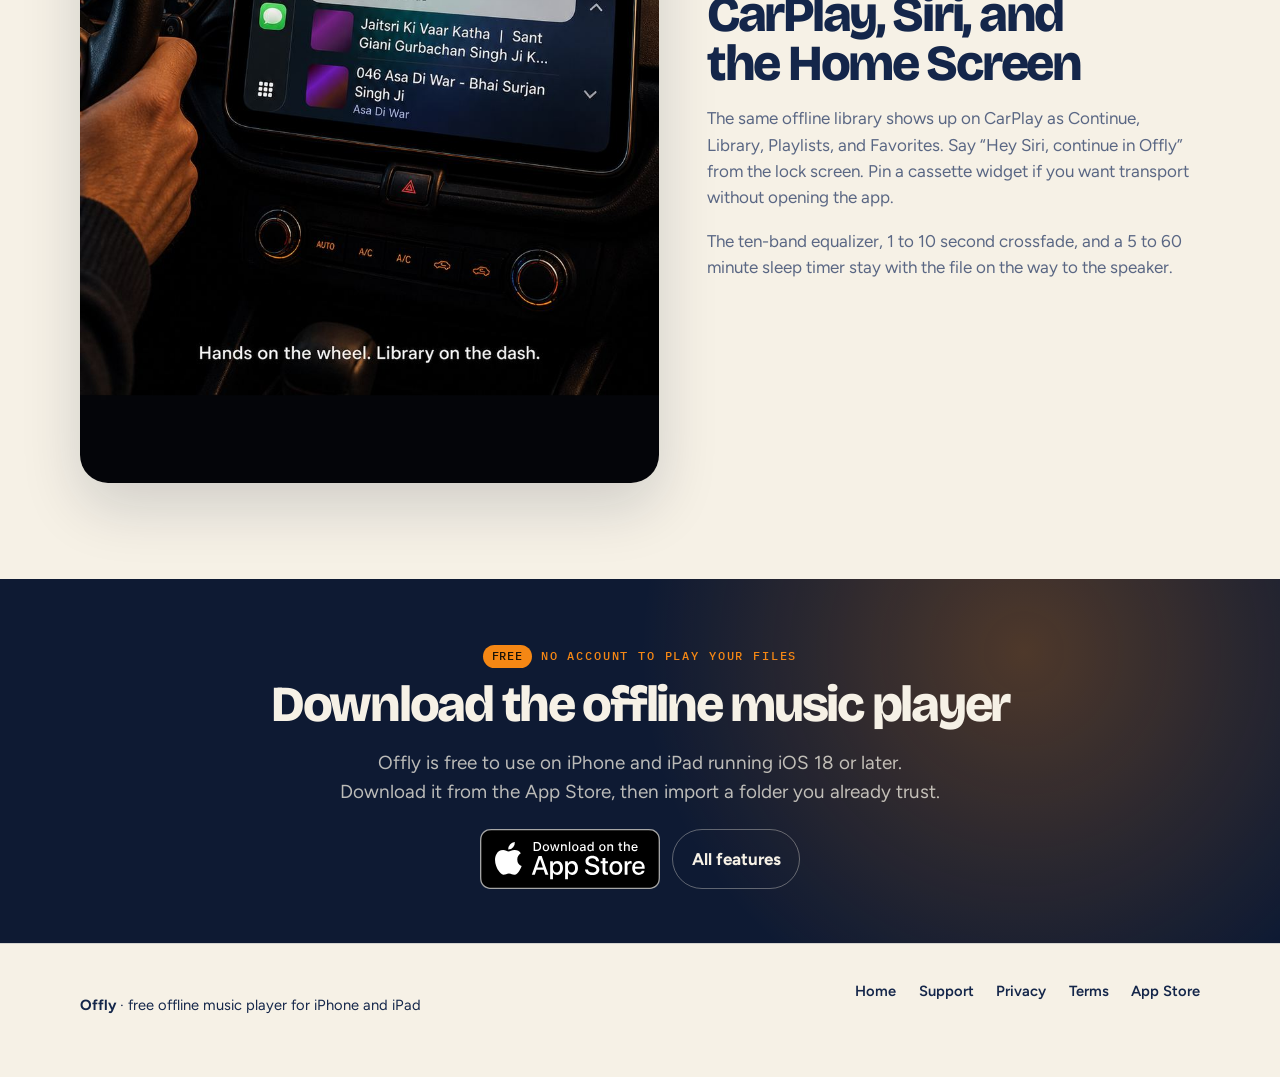
==== commit 7532078a: "updated store link" ====
--- a/offline-music-player.html
+++ b/offline-music-player.html
@@ -77,7 +77,7 @@
         </span>
       </a>
       <div class="nav-end">
-        <a class="btn btn-primary nav-cta-compact" href="https://testflight.apple.com/join/6B8r9tuU">Get Offly free</a>
+        <a class="app-store-link nav-cta-compact" href="https://apps.apple.com/app/id6800964292" aria-label="Download Offly on the App Store"><img class="app-store-badge app-store-badge-compact" src="assets/img/download-on-the-app-store.svg" width="120" height="40" alt="Download on the App Store"></a>
         <button class="nav-toggle" type="button" data-nav-toggle aria-expanded="false" aria-controls="site-nav" aria-label="Open menu">
           <span></span>
         </button>
@@ -87,7 +87,7 @@
         <li><a href="index.html#everywhere">CarPlay</a></li>
         <li><a href="support.html">Support</a></li>
         <li><a href="privacy.html">Privacy</a></li>
-        <li><a class="btn btn-primary" href="https://testflight.apple.com/join/6B8r9tuU">Get Offly free</a></li>
+        <li><a class="app-store-link" href="https://apps.apple.com/app/id6800964292" aria-label="Download Offly on the App Store"><img class="app-store-badge app-store-badge-compact" src="assets/img/download-on-the-app-store.svg" width="120" height="40" alt="Download on the App Store"></a></li>
       </ul>
     </div>
   </header>
@@ -100,10 +100,10 @@
           <h1>Offline music player for iPhone and iPad</h1>
           <p class="lede">Offly plays the MP3, FLAC, and video files you already own. Add them once. Then the phone keeps going on a plane, in a basement, or in the car without a data connection.</p>
           <div class="hero-actions">
-            <a class="btn btn-primary" href="https://testflight.apple.com/join/6B8r9tuU">Get Offly free</a>
+            <a class="app-store-link" href="https://apps.apple.com/app/id6800964292" aria-label="Download Offly on the App Store"><img class="app-store-badge" src="assets/img/download-on-the-app-store.svg" width="180" height="60" alt="Download on the App Store"></a>
             <a class="btn btn-ghost" href="index.html">See the full tour</a>
           </div>
-          <p class="hero-note">Public beta on TestFlight. Spoken as Off-lee.</p>
+          <p class="hero-note">Spoken as Off-lee. Plays your files without a subscription.</p>
         </div>
         <div class="hero-stage">
           <img class="hero-shot" src="assets/img/shots/iphone-offline-hero.jpg" width="880" height="1262" alt="Offly offline music player on iPhone, showing a local library of albums, lectures, and films." fetchpriority="high">
@@ -198,9 +198,9 @@
       <div class="wrap">
         <p class="eyebrow"><span class="pill">Free</span> No account to play your files</p>
         <h2>Download the offline music player</h2>
-        <p class="lede">Offly is free to use on iPhone and iPad running iOS 18 or later. Get the public beta on TestFlight, then import a folder you already trust.</p>
+        <p class="lede">Offly is free to use on iPhone and iPad running iOS 18 or later. Download it from the App Store, then import a folder you already trust.</p>
         <div class="hero-actions">
-          <a class="btn btn-amber" href="https://testflight.apple.com/join/6B8r9tuU">Get Offly free on TestFlight</a>
+          <a class="app-store-link" href="https://apps.apple.com/app/id6800964292" aria-label="Download Offly on the App Store"><img class="app-store-badge" src="assets/img/download-on-the-app-store.svg" width="180" height="60" alt="Download on the App Store"></a>
           <a class="btn btn-ghost btn-on-dark" href="index.html">All features</a>
         </div>
       </div>
@@ -215,7 +215,7 @@
         <a href="support.html">Support</a>
         <a href="privacy.html">Privacy</a>
         <a href="terms.html">Terms</a>
-        <a href="https://testflight.apple.com/join/6B8r9tuU">Download free</a>
+        <a href="https://apps.apple.com/app/id6800964292">App Store</a>
       </nav>
     </div>
   </footer>
--- a/assets/css/site.css
+++ b/assets/css/site.css
@@ -156,6 +156,32 @@
   gap: 0.55rem;
 }
 
+.app-store-link {
+  display: inline-flex;
+  align-items: center;
+  justify-content: center;
+  line-height: 0;
+  border-radius: 10px;
+  text-decoration: none;
+  touch-action: manipulation;
+  -webkit-tap-highlight-color: transparent;
+}
+
+.app-store-link:focus-visible {
+  outline: 3px solid var(--amber);
+  outline-offset: 3px;
+}
+
+.app-store-badge {
+  display: block;
+  width: 180px;
+  height: auto;
+}
+
+.app-store-badge-compact {
+  width: 120px;
+}
+
 .nav-cta-compact {
   display: none;
 }
@@ -785,9 +811,7 @@
 
   .nav-cta-compact {
     display: inline-flex;
-    min-height: 42px;
-    padding-inline: 0.9rem;
-    font-size: 0.88rem;
+    flex-shrink: 0;
   }
 
   .nav-toggle {
@@ -891,6 +915,10 @@
     align-items: stretch;
   }
 
+  .hero-actions .app-store-link {
+    align-self: center;
+  }
+
   .hero-actions .btn {
     width: 100%;
   }
@@ -898,11 +926,6 @@
 
 @media (max-width: 380px) {
   .brand-meta { display: none; }
-
-  .nav-cta-compact {
-    padding-inline: 0.7rem;
-    font-size: 0.82rem;
-  }
 }
 
 @media (prefers-reduced-motion: reduce) {
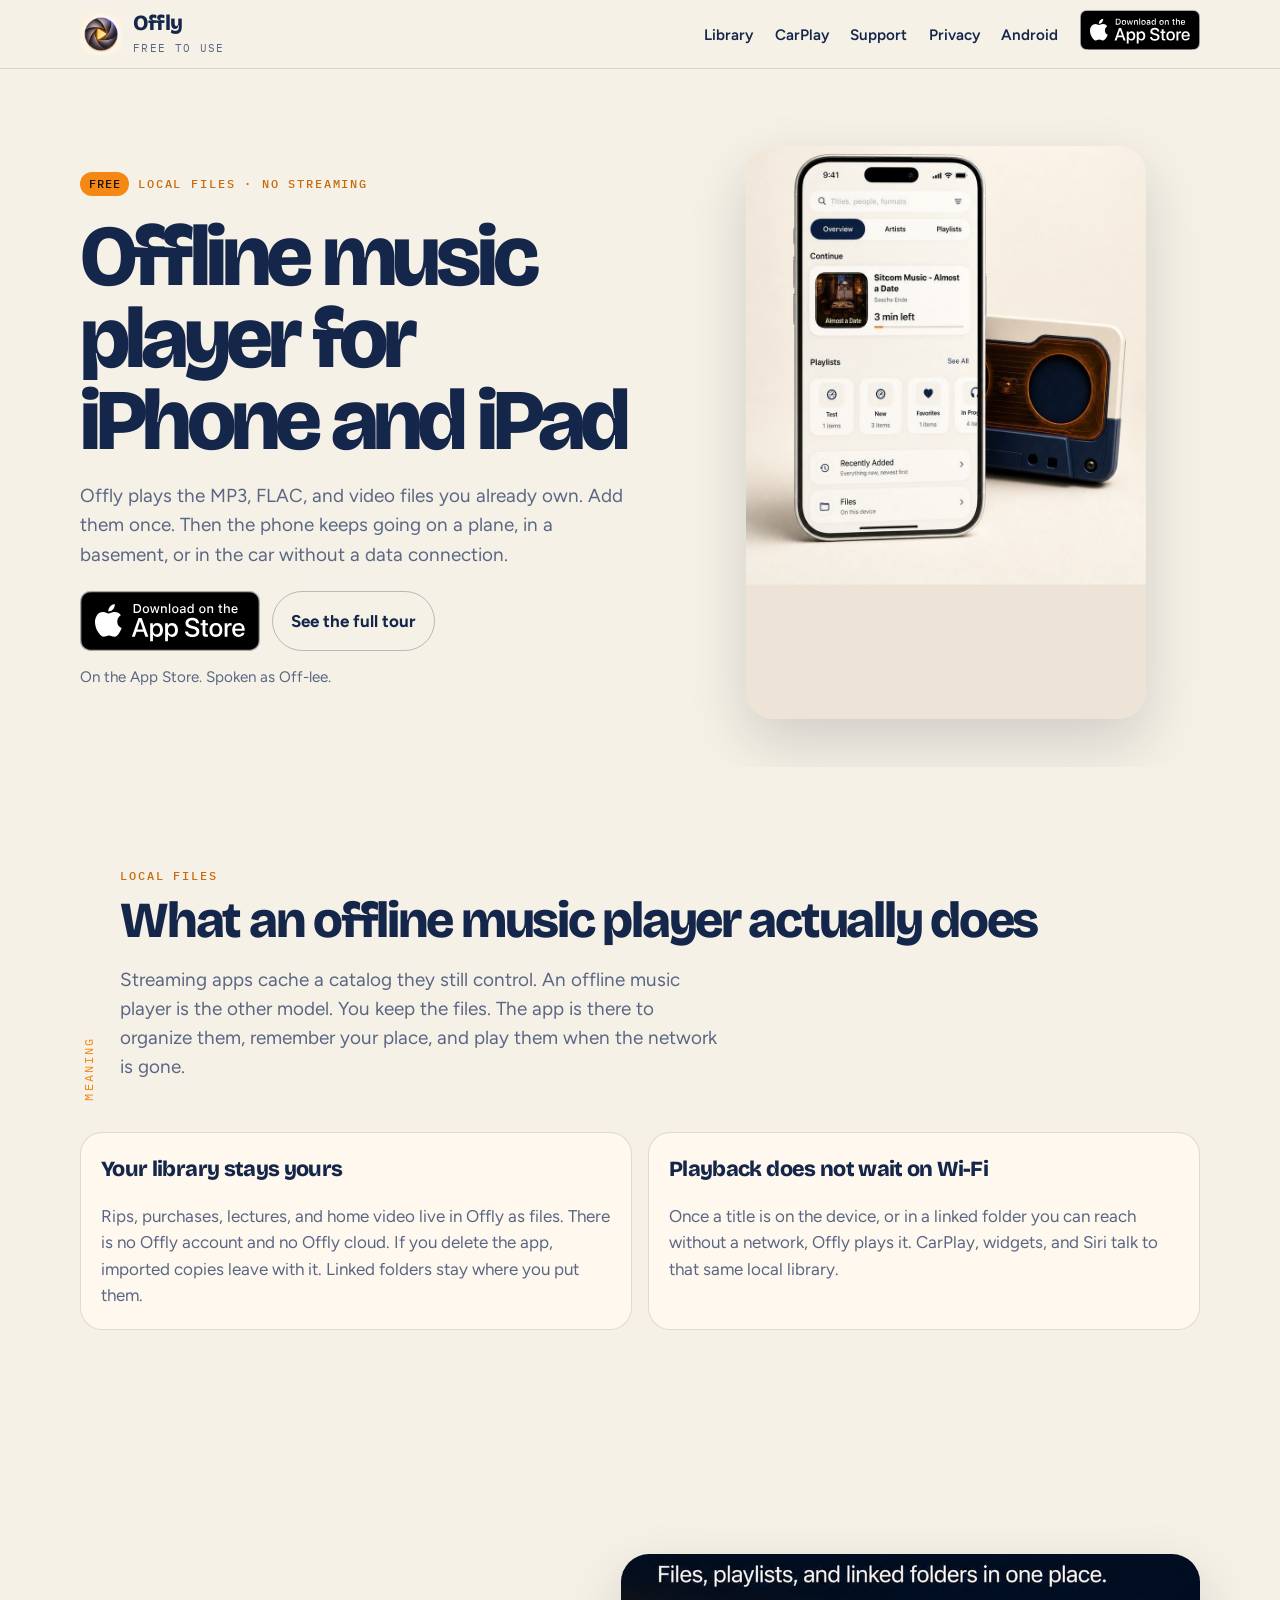
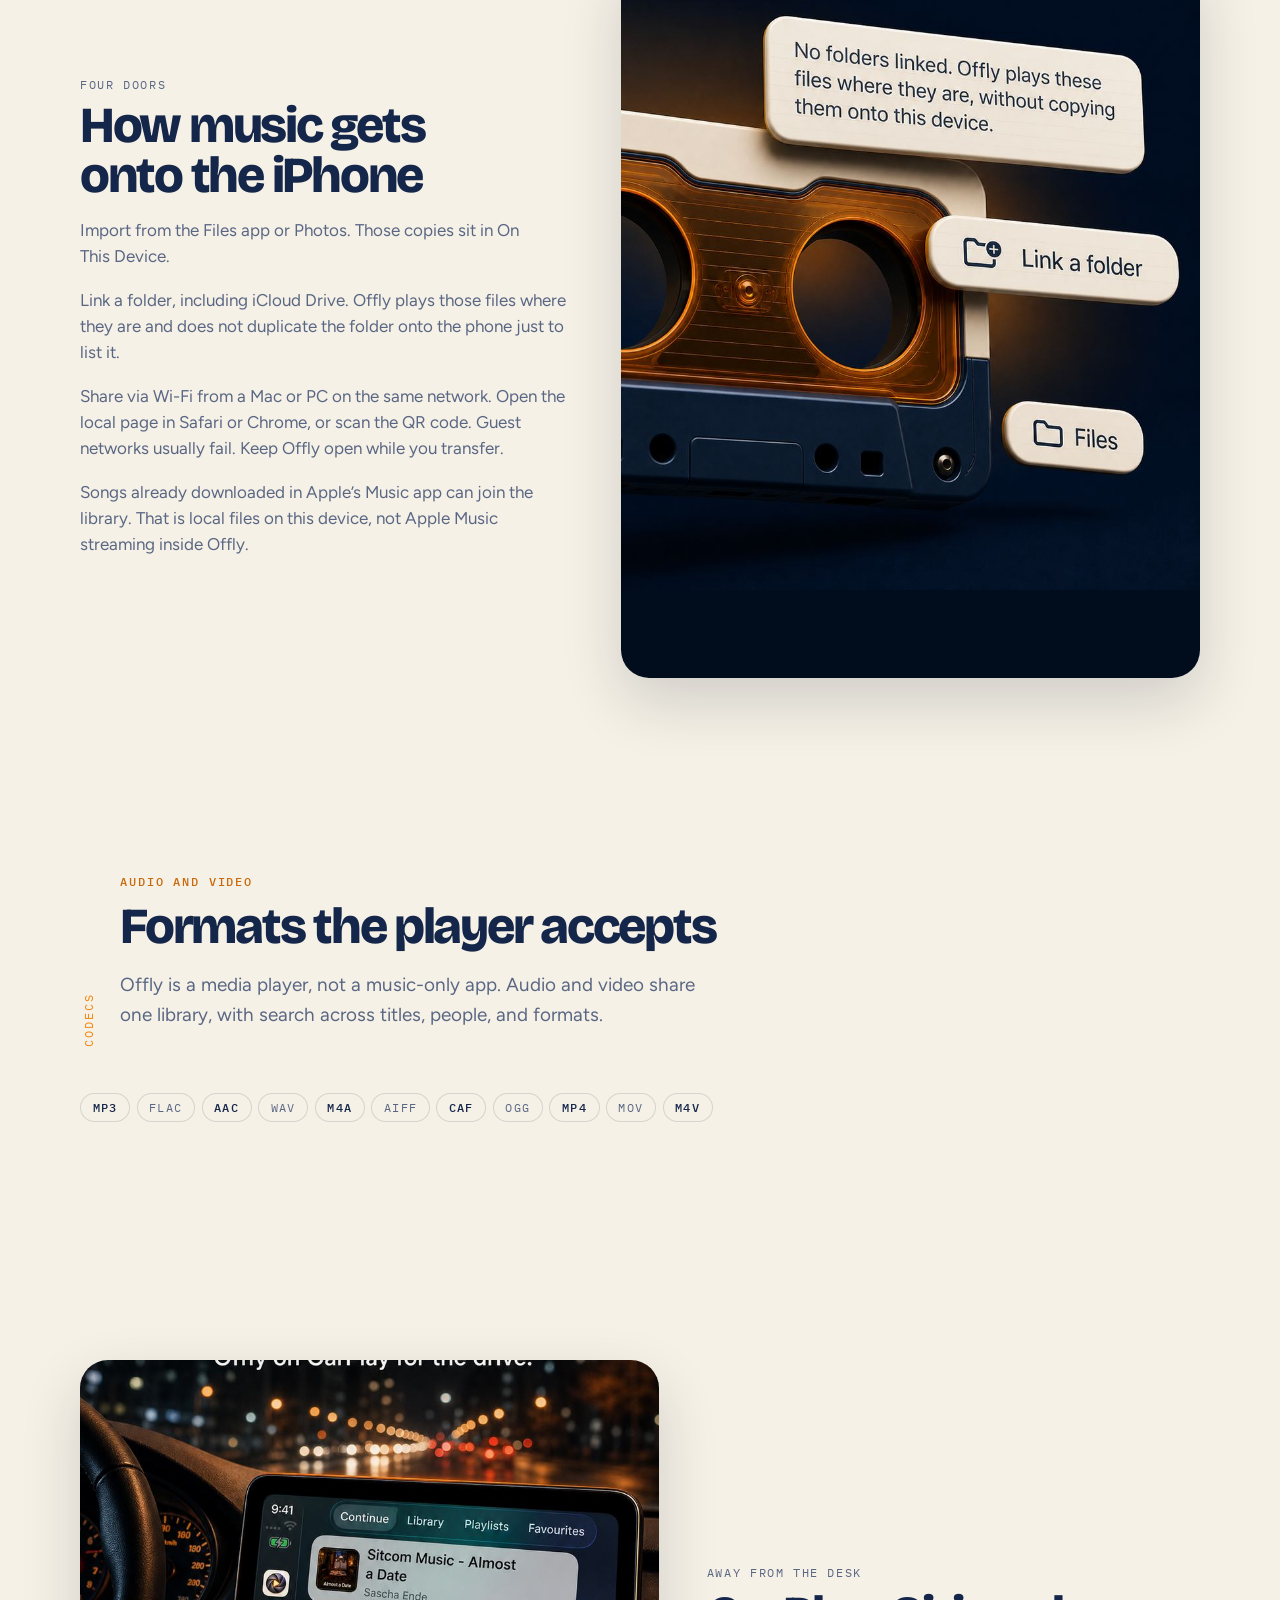
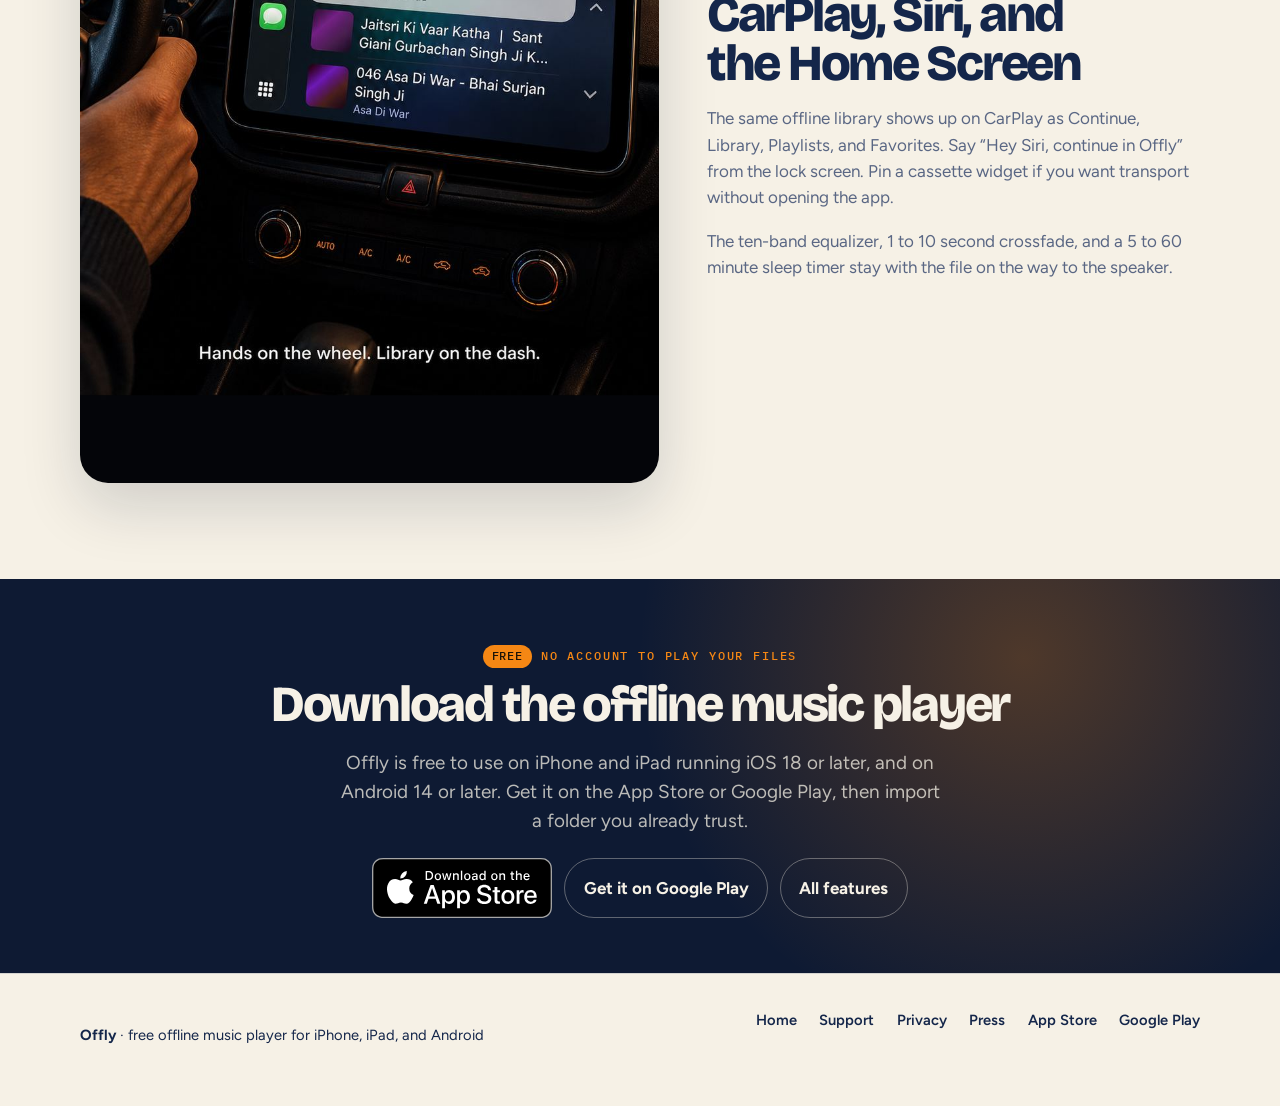
==== commit 6ccc6bb6: "Add Offly for Android, the press kit and the October page updates - Android: home page section, Goog" ====
--- a/offline-music-player.html
+++ b/offline-music-player.html
@@ -8,7 +8,7 @@
   <meta name="theme-color" content="#F6F1E6">
   <meta name="color-scheme" content="light">
   <meta name="apple-mobile-web-app-title" content="Offly">
-  <link rel="canonical" href="https://karmaacademy.github.io/Offly/offline-music-player.html">
+  <link rel="canonical" href="https://offly.karmafy.com.au/offline-music-player.html">
   <link rel="icon" type="image/png" sizes="32x32" href="assets/img/favicon-32.png">
   <link rel="apple-touch-icon" href="assets/img/apple-touch-icon.png">
   <meta property="og:type" content="article">
@@ -16,13 +16,13 @@
   <meta property="og:site_name" content="Offly">
   <meta property="og:title" content="Offline Music Player for iPhone and iPad | Offly">
   <meta property="og:description" content="A local file player for MP3, FLAC, and video on iPhone and iPad. Free to use. No streaming account.">
-  <meta property="og:url" content="https://karmaacademy.github.io/Offly/offline-music-player.html">
-  <meta property="og:image" content="https://karmaacademy.github.io/Offly/assets/img/og.jpg">
+  <meta property="og:url" content="https://offly.karmafy.com.au/offline-music-player.html">
+  <meta property="og:image" content="https://offly.karmafy.com.au/assets/img/og.jpg">
   <meta property="og:image:alt" content="Offly cassette player and iPhone library for offline music.">
   <meta name="twitter:card" content="summary_large_image">
   <meta name="twitter:title" content="Offline Music Player for iPhone and iPad | Offly">
   <meta name="twitter:description" content="Play your own MP3 and FLAC files on iPhone and iPad. No internet required.">
-  <meta name="twitter:image" content="https://karmaacademy.github.io/Offly/assets/img/og.jpg">
+  <meta name="twitter:image" content="https://offly.karmafy.com.au/assets/img/og.jpg">
   <link rel="preconnect" href="https://fonts.googleapis.com">
   <link rel="preconnect" href="https://fonts.gstatic.com" crossorigin>
   <link href="https://fonts.googleapis.com/css2?family=Bricolage+Grotesque:opsz,wght@12..96,800&family=Figtree:ital,wght@0,400;0,600;0,700;1,400&family=IBM+Plex+Mono:wght@500&display=swap" rel="stylesheet">
@@ -33,15 +33,15 @@
     "@graph": [
       {
         "@type": "WebPage",
-        "@id": "https://karmaacademy.github.io/Offly/offline-music-player.html#page",
-        "url": "https://karmaacademy.github.io/Offly/offline-music-player.html",
+        "@id": "https://offly.karmafy.com.au/offline-music-player.html#page",
+        "url": "https://offly.karmafy.com.au/offline-music-player.html",
         "name": "Offline Music Player for iPhone and iPad",
         "description": "Offly is a free offline music player for iPhone and iPad. Play MP3, FLAC, and video files you already own, without a streaming account.",
-        "isPartOf": { "@id": "https://karmaacademy.github.io/Offly/#website" },
-        "about": { "@id": "https://karmaacademy.github.io/Offly/#app" },
+        "isPartOf": { "@id": "https://offly.karmafy.com.au/#website" },
+        "about": { "@id": "https://offly.karmafy.com.au/#app" },
         "primaryImageOfPage": {
           "@type": "ImageObject",
-          "url": "https://karmaacademy.github.io/Offly/assets/img/shots/iphone-offline-hero.jpg"
+          "url": "https://offly.karmafy.com.au/assets/img/shots/iphone-offline-hero.jpg"
         }
       },
       {
@@ -51,13 +51,13 @@
             "@type": "ListItem",
             "position": 1,
             "name": "Offly",
-            "item": "https://karmaacademy.github.io/Offly/"
+            "item": "https://offly.karmafy.com.au/"
           },
           {
             "@type": "ListItem",
             "position": 2,
             "name": "Offline music player",
-            "item": "https://karmaacademy.github.io/Offly/offline-music-player.html"
+            "item": "https://offly.karmafy.com.au/offline-music-player.html"
           }
         ]
       }
@@ -87,6 +87,7 @@
         <li><a href="index.html#everywhere">CarPlay</a></li>
         <li><a href="support.html">Support</a></li>
         <li><a href="privacy.html">Privacy</a></li>
+        <li><a href="index.html#android">Android</a></li>
         <li><a class="app-store-link" href="https://apps.apple.com/app/id6800964292" aria-label="Download Offly on the App Store"><img class="app-store-badge app-store-badge-compact" src="assets/img/download-on-the-app-store.svg" width="120" height="40" alt="Download on the App Store"></a></li>
       </ul>
     </div>
@@ -103,7 +104,7 @@
             <a class="app-store-link" href="https://apps.apple.com/app/id6800964292" aria-label="Download Offly on the App Store"><img class="app-store-badge" src="assets/img/download-on-the-app-store.svg" width="180" height="60" alt="Download on the App Store"></a>
             <a class="btn btn-ghost" href="index.html">See the full tour</a>
           </div>
-          <p class="hero-note">Spoken as Off-lee. Plays your files without a subscription.</p>
+          <p class="hero-note">On the App Store. Spoken as Off-lee.</p>
         </div>
         <div class="hero-stage">
           <img class="hero-shot" src="assets/img/shots/iphone-offline-hero.jpg" width="880" height="1262" alt="Offly offline music player on iPhone, showing a local library of albums, lectures, and films." fetchpriority="high">
@@ -198,9 +199,10 @@
       <div class="wrap">
         <p class="eyebrow"><span class="pill">Free</span> No account to play your files</p>
         <h2>Download the offline music player</h2>
-        <p class="lede">Offly is free to use on iPhone and iPad running iOS 18 or later. Download it from the App Store, then import a folder you already trust.</p>
+        <p class="lede">Offly is free to use on iPhone and iPad running iOS 18 or later, and on Android 14 or later. Get it on the App Store or Google Play, then import a folder you already trust.</p>
         <div class="hero-actions">
           <a class="app-store-link" href="https://apps.apple.com/app/id6800964292" aria-label="Download Offly on the App Store"><img class="app-store-badge" src="assets/img/download-on-the-app-store.svg" width="180" height="60" alt="Download on the App Store"></a>
+          <a class="btn btn-ghost btn-on-dark" href="https://play.google.com/store/apps/details?id=com.karmaacademy.offly">Get it on Google Play</a>
           <a class="btn btn-ghost btn-on-dark" href="index.html">All features</a>
         </div>
       </div>
@@ -209,13 +211,14 @@
 
   <footer class="site-footer">
     <div class="wrap footer-grid">
-      <p><strong translate="no">Offly</strong> · free offline music player for iPhone and iPad</p>
+      <p><strong translate="no">Offly</strong> · free offline music player for iPhone, iPad, and Android</p>
       <nav class="footer-links" aria-label="Footer">
         <a href="index.html">Home</a>
         <a href="support.html">Support</a>
         <a href="privacy.html">Privacy</a>
-        <a href="terms.html">Terms</a>
+        <a href="press.html">Press</a>
         <a href="https://apps.apple.com/app/id6800964292">App Store</a>
+        <a href="https://play.google.com/store/apps/details?id=com.karmaacademy.offly">Google Play</a>
       </nav>
     </div>
   </footer>
--- a/assets/css/site.css
+++ b/assets/css/site.css
@@ -618,6 +618,65 @@
   padding: 1.2rem 1.25rem 1.3rem;
 }
 
+.press-grid {
+  display: grid;
+  grid-template-columns: repeat(2, minmax(0, 1fr));
+  gap: 1rem;
+  margin: 1.4rem 0 0;
+}
+
+.press-shot {
+  margin: 0;
+  background: var(--wash);
+  border: 1px solid var(--hair);
+  border-radius: 22px;
+  overflow: hidden;
+}
+
+.press-shot img {
+  display: block;
+  width: 100%;
+  height: auto;
+}
+
+.press-shot figcaption {
+  padding: 0.7rem 0.9rem 0.85rem;
+  font-size: 0.88rem;
+  color: var(--mute);
+}
+
+.facts {
+  display: grid;
+  gap: 0.65rem;
+  margin: 1.2rem 0 0;
+  padding: 0;
+}
+
+.facts div {
+  display: grid;
+  grid-template-columns: 8.5rem 1fr;
+  gap: 0.75rem;
+  padding: 0.75rem 0.9rem;
+  background: var(--wash);
+  border: 1px solid var(--hair);
+  border-radius: 16px;
+}
+
+.facts dt {
+  font-family: var(--mono);
+  font-size: 0.72rem;
+  letter-spacing: 0.08em;
+  text-transform: uppercase;
+  color: var(--amber-deep);
+  margin: 0;
+}
+
+.facts dd {
+  margin: 0;
+  color: var(--ink);
+  font-weight: 600;
+}
+
 .section-dark .card {
   background: rgba(246, 241, 230, 0.06);
   border-color: rgba(246, 241, 230, 0.12);
@@ -881,8 +940,14 @@
 @media (max-width: 640px) {
   .looks,
   .grid-3,
-  .grid-2 {
+  .grid-2,
+  .press-grid {
     grid-template-columns: 1fr;
+  }
+
+  .facts div {
+    grid-template-columns: 1fr;
+    gap: 0.25rem;
   }
 
   .track {
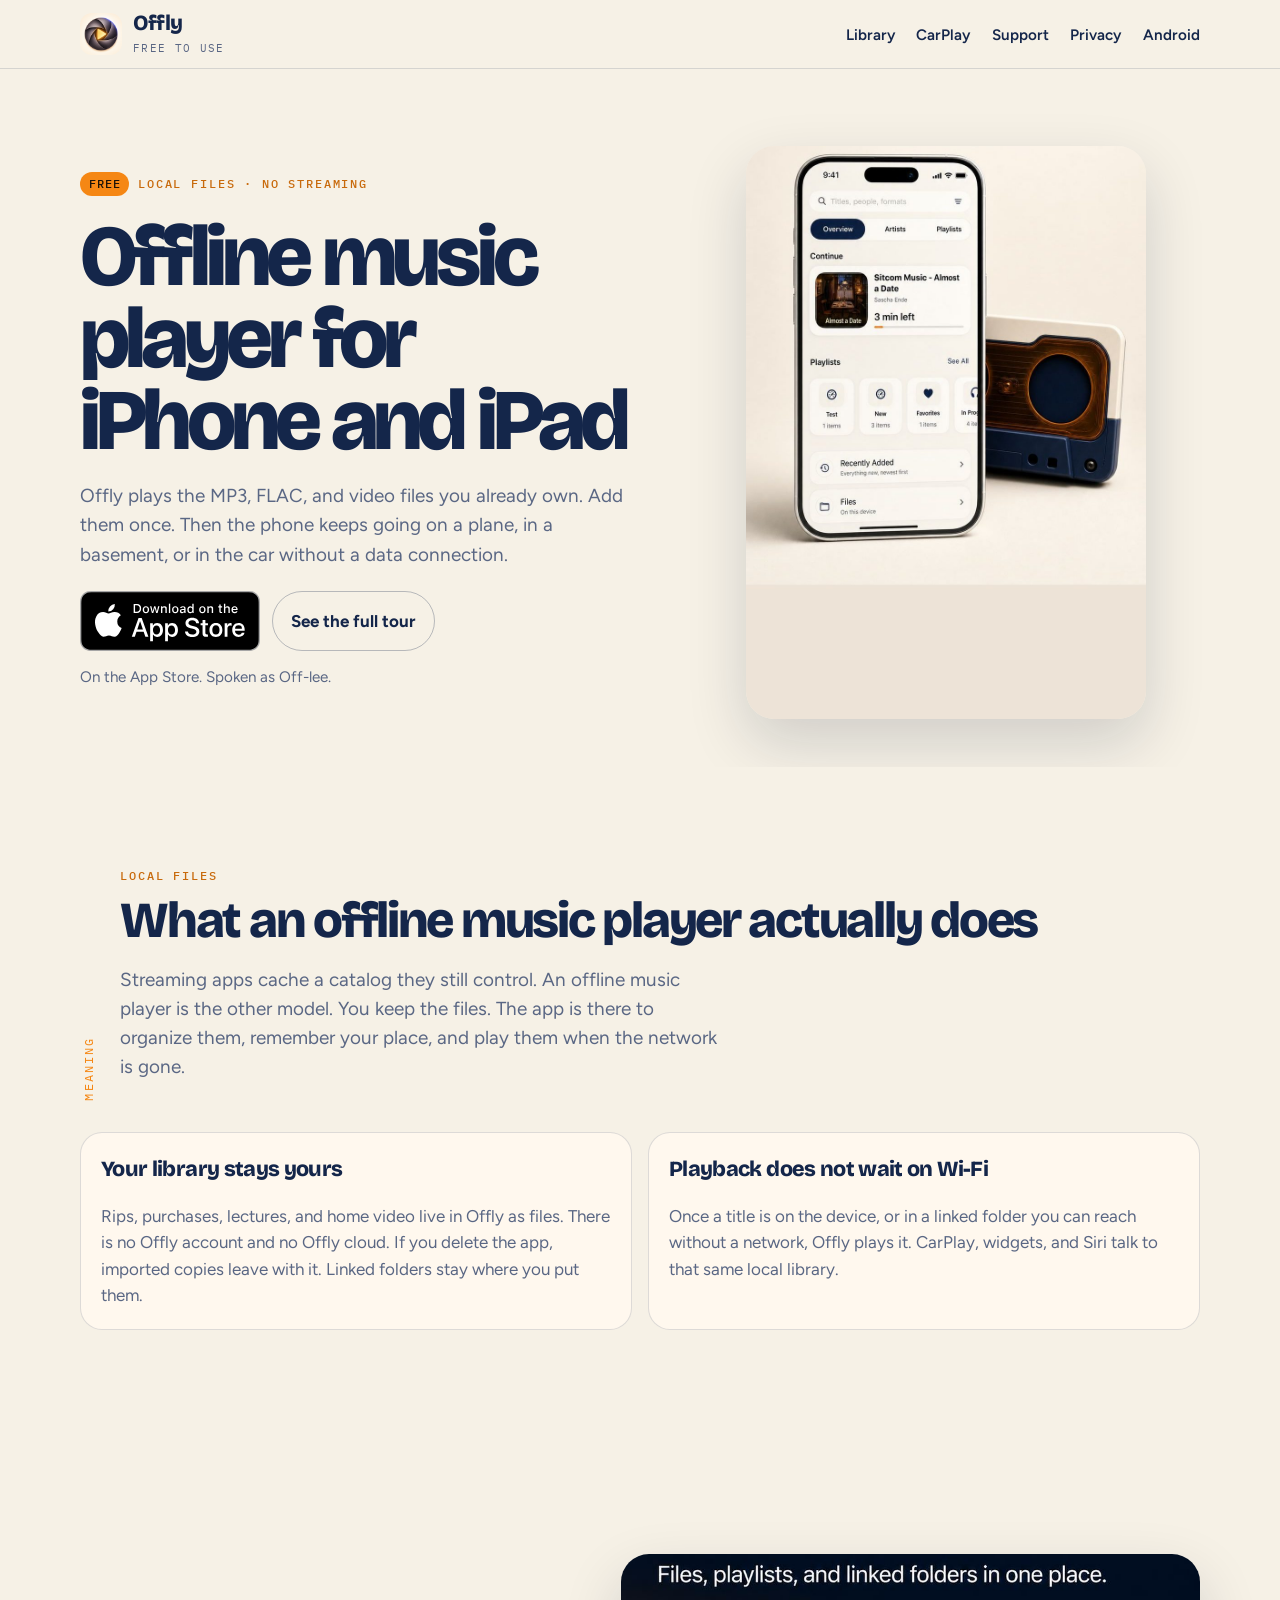
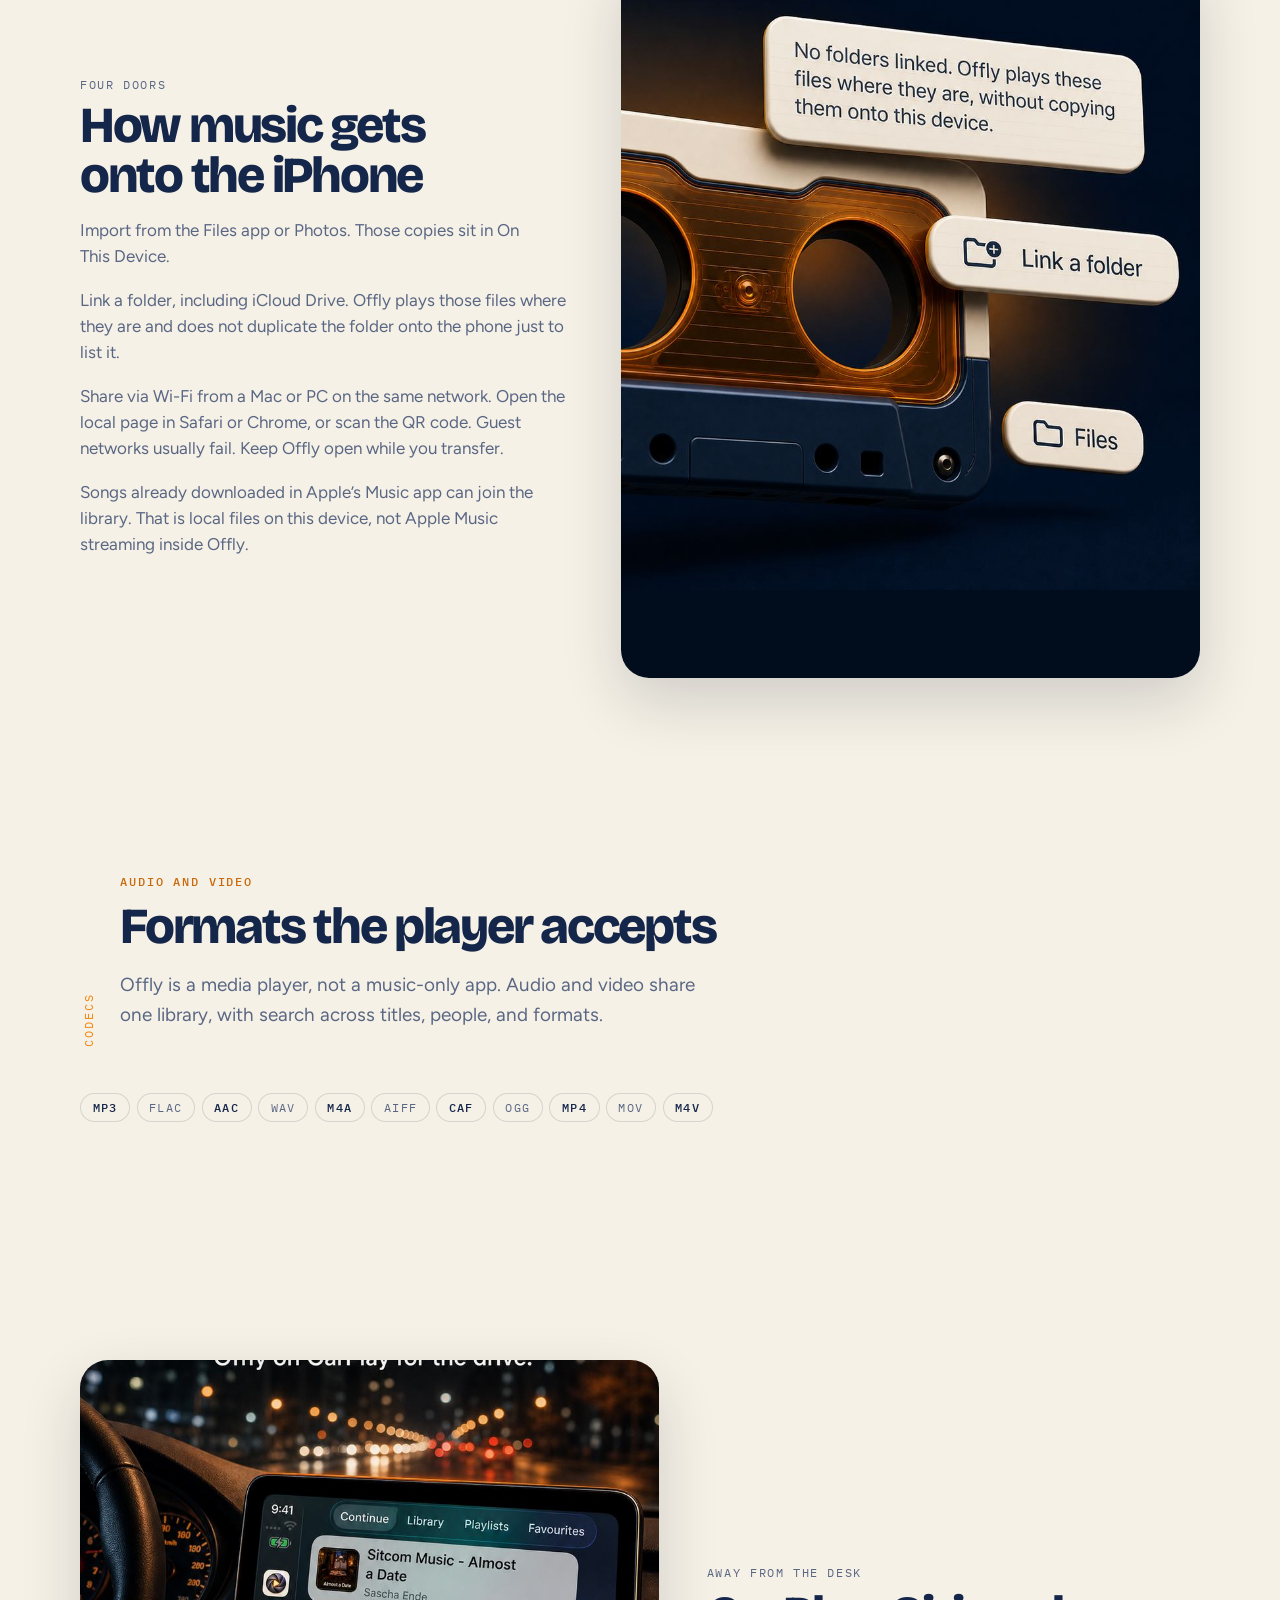
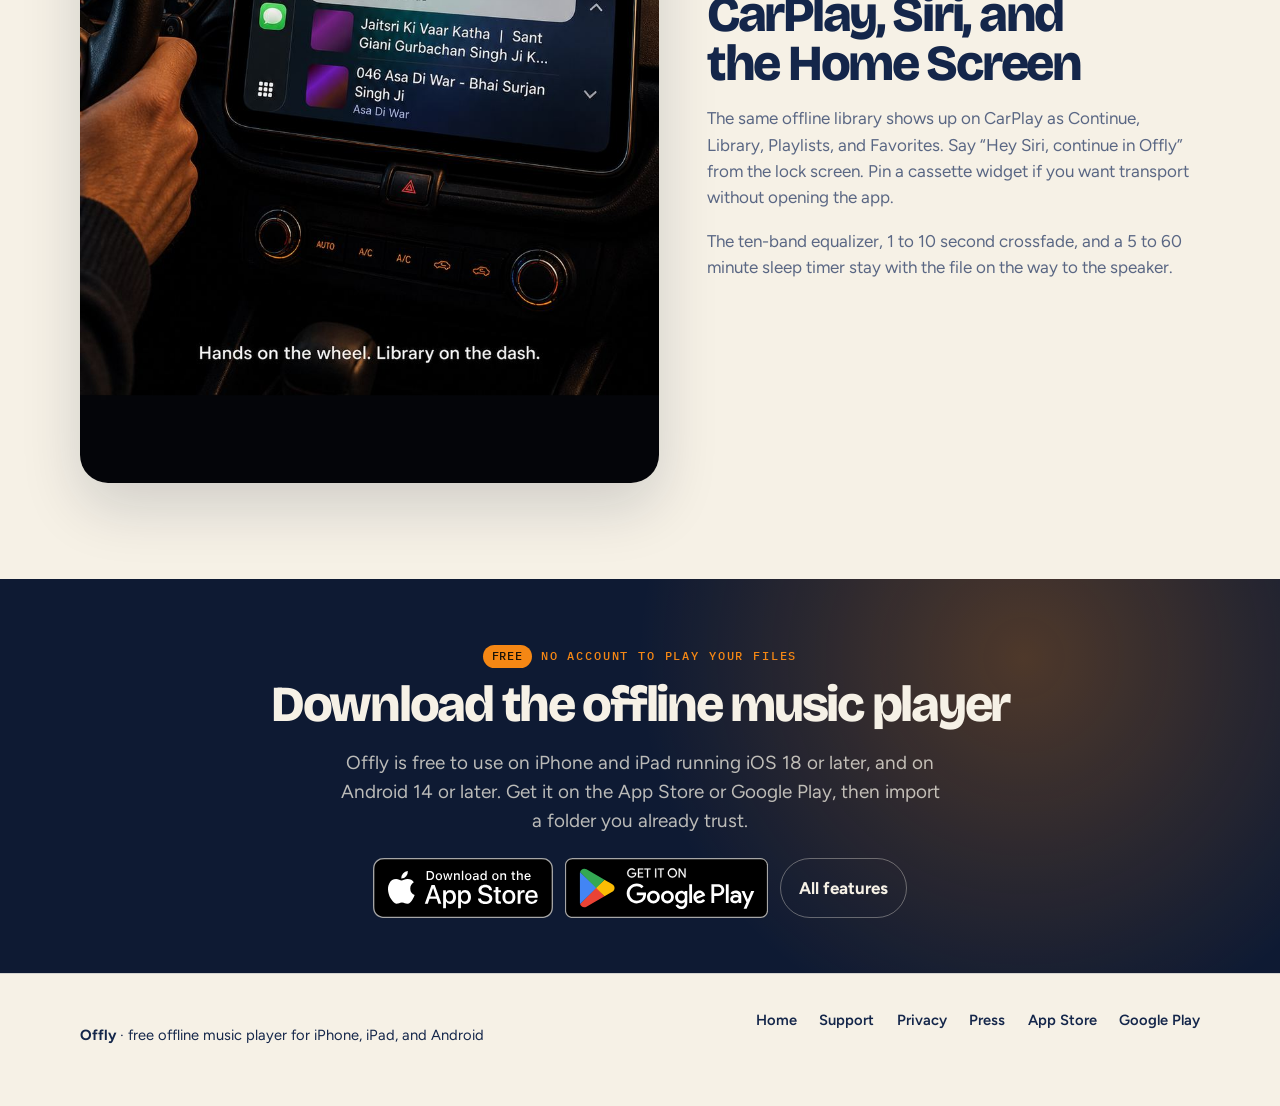
==== commit 9db82827: "Use the Google Play badge and drop the App Store badge from the menu Google Play buttons on the home" ====
--- a/offline-music-player.html
+++ b/offline-music-player.html
@@ -77,7 +77,6 @@
         </span>
       </a>
       <div class="nav-end">
-        <a class="app-store-link nav-cta-compact" href="https://apps.apple.com/app/id6800964292" aria-label="Download Offly on the App Store"><img class="app-store-badge app-store-badge-compact" src="assets/img/download-on-the-app-store.svg" width="120" height="40" alt="Download on the App Store"></a>
         <button class="nav-toggle" type="button" data-nav-toggle aria-expanded="false" aria-controls="site-nav" aria-label="Open menu">
           <span></span>
         </button>
@@ -88,7 +87,6 @@
         <li><a href="support.html">Support</a></li>
         <li><a href="privacy.html">Privacy</a></li>
         <li><a href="index.html#android">Android</a></li>
-        <li><a class="app-store-link" href="https://apps.apple.com/app/id6800964292" aria-label="Download Offly on the App Store"><img class="app-store-badge app-store-badge-compact" src="assets/img/download-on-the-app-store.svg" width="120" height="40" alt="Download on the App Store"></a></li>
       </ul>
     </div>
   </header>
@@ -202,7 +200,7 @@
         <p class="lede">Offly is free to use on iPhone and iPad running iOS 18 or later, and on Android 14 or later. Get it on the App Store or Google Play, then import a folder you already trust.</p>
         <div class="hero-actions">
           <a class="app-store-link" href="https://apps.apple.com/app/id6800964292" aria-label="Download Offly on the App Store"><img class="app-store-badge" src="assets/img/download-on-the-app-store.svg" width="180" height="60" alt="Download on the App Store"></a>
-          <a class="btn btn-ghost btn-on-dark" href="https://play.google.com/store/apps/details?id=com.karmaacademy.offly">Get it on Google Play</a>
+          <a class="play-store-link" href="https://play.google.com/store/apps/details?id=com.karmaacademy.offly" aria-label="Get Offly on Google Play"><img class="play-store-badge" src="assets/img/get-it-on-google-play.svg" width="203" height="60" alt="Get it on Google Play"></a>
           <a class="btn btn-ghost btn-on-dark" href="index.html">All features</a>
         </div>
       </div>
--- a/assets/css/site.css
+++ b/assets/css/site.css
@@ -156,7 +156,8 @@
   gap: 0.55rem;
 }
 
-.app-store-link {
+.app-store-link,
+.play-store-link {
   display: inline-flex;
   align-items: center;
   justify-content: center;
@@ -167,7 +168,8 @@
   -webkit-tap-highlight-color: transparent;
 }
 
-.app-store-link:focus-visible {
+.app-store-link:focus-visible,
+.play-store-link:focus-visible {
   outline: 3px solid var(--amber);
   outline-offset: 3px;
 }
@@ -180,6 +182,12 @@
 
 .app-store-badge-compact {
   width: 120px;
+}
+
+.play-store-badge {
+  display: block;
+  width: 203px;
+  height: auto;
 }
 
 .nav-cta-compact {
@@ -980,7 +988,8 @@
     align-items: stretch;
   }
 
-  .hero-actions .app-store-link {
+  .hero-actions .app-store-link,
+  .hero-actions .play-store-link {
     align-self: center;
   }
 
